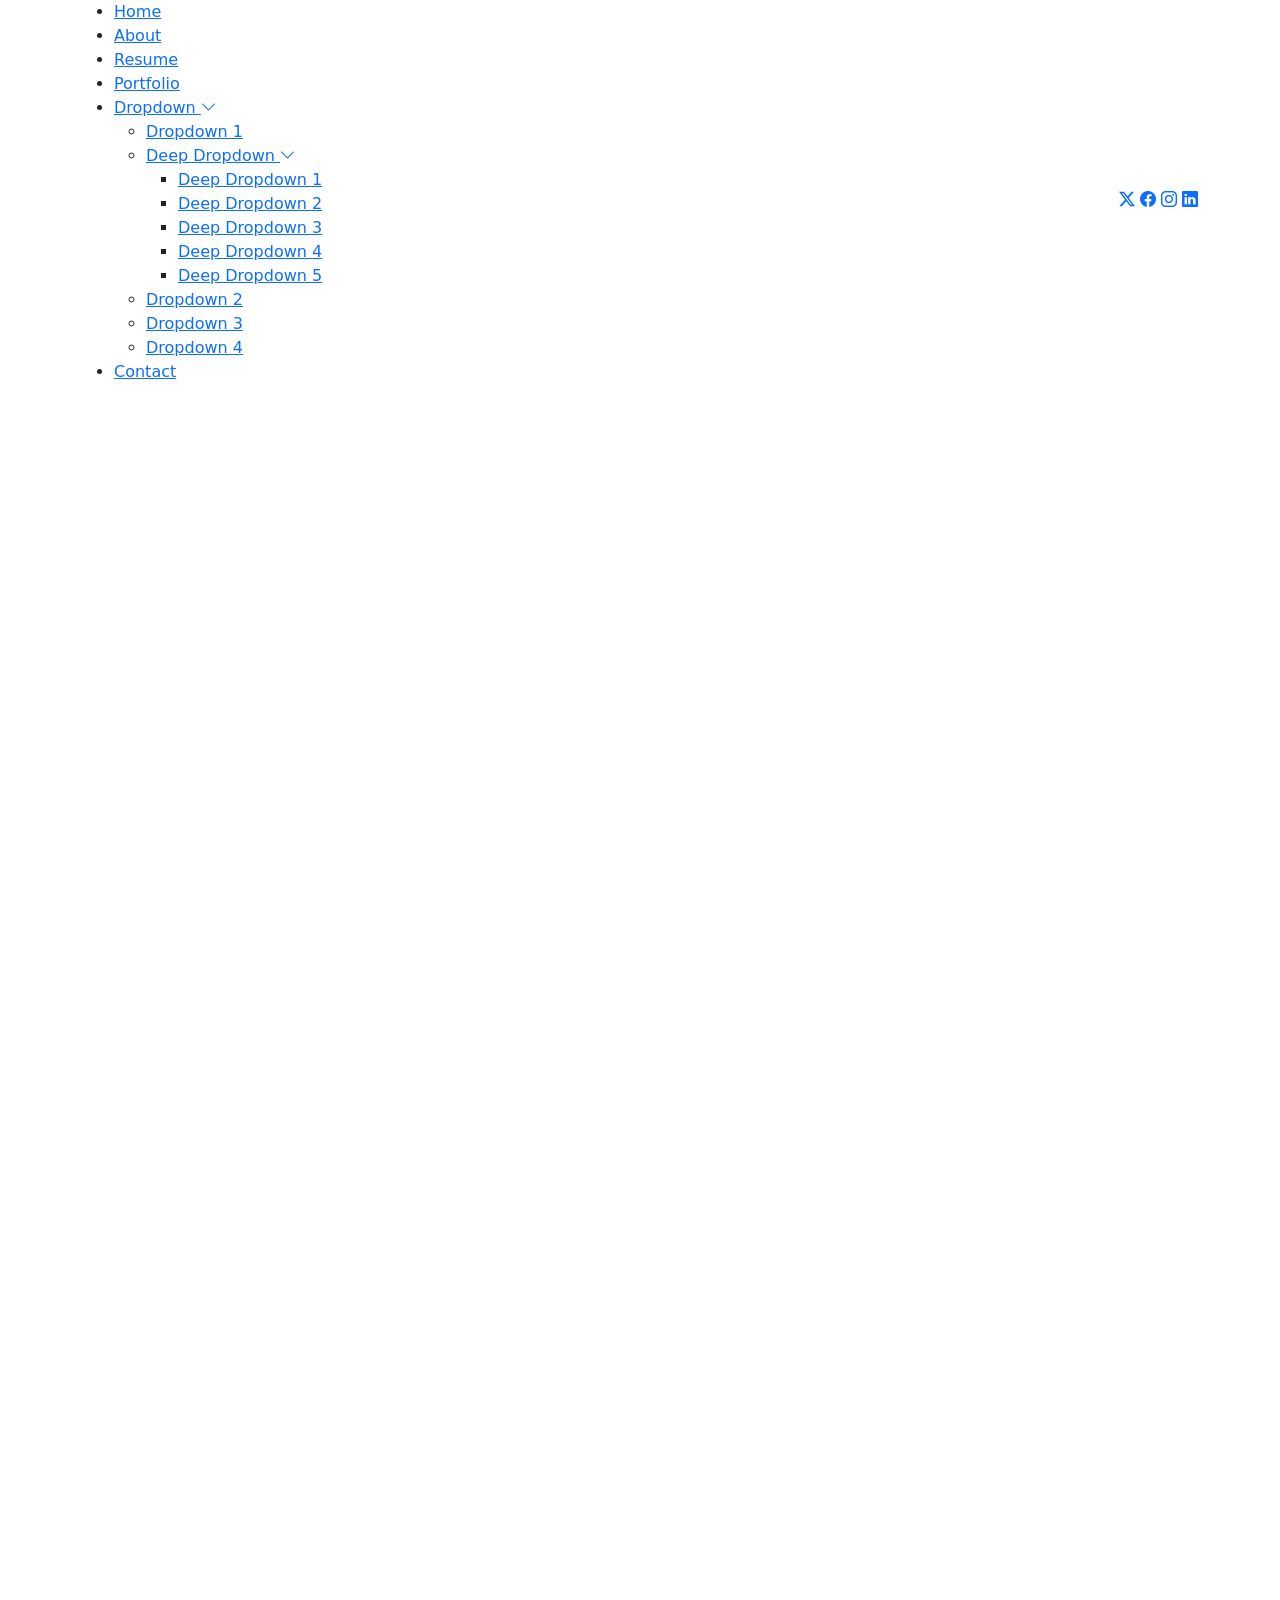
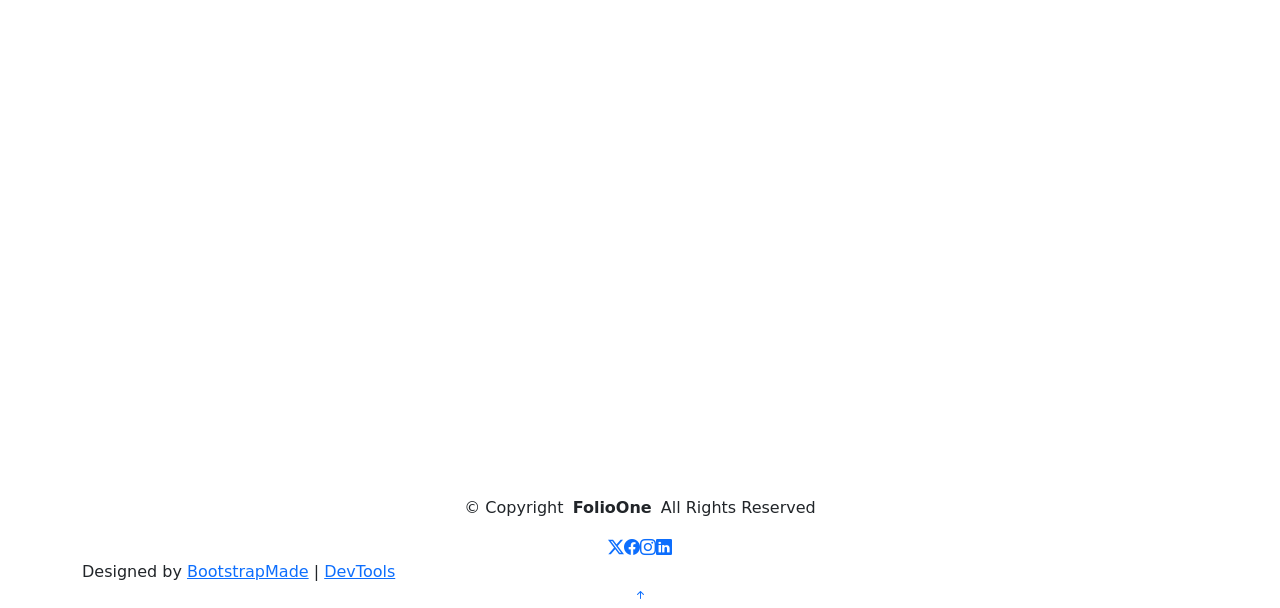
==== about.html @ ab80f85b "Changed base template" ====
<!DOCTYPE html>
<html lang="en">

<head>
  <meta charset="utf-8">
  <meta content="width=device-width, initial-scale=1.0" name="viewport">
  <title>About - FolioOne Bootstrap Template</title>
  <meta name="description" content="">
  <meta name="keywords" content="">

  <!-- Favicons -->
  <link href="assets/img/favicon.png" rel="icon">
  <link href="assets/img/apple-touch-icon.png" rel="apple-touch-icon">

  <!-- Fonts -->
  <link href="https://fonts.googleapis.com" rel="preconnect">
  <link href="https://fonts.gstatic.com" rel="preconnect" crossorigin>
  <link href="https://fonts.googleapis.com/css2?family=Roboto:ital,wght@0,100;0,300;0,400;0,500;0,700;0,900;1,100;1,300;1,400;1,500;1,700;1,900&family=Poppins:ital,wght@0,100;0,200;0,300;0,400;0,500;0,600;0,700;0,800;0,900;1,100;1,200;1,300;1,400;1,500;1,600;1,700;1,800;1,900&family=Raleway:ital,wght@0,100;0,200;0,300;0,400;0,500;0,600;0,700;0,800;0,900;1,100;1,200;1,300;1,400;1,500;1,600;1,700;1,800;1,900&display=swap" rel="stylesheet">

  <!-- Vendor CSS Files -->
  <link href="assets/vendor/bootstrap/css/bootstrap.min.css" rel="stylesheet">
  <link href="assets/vendor/bootstrap-icons/bootstrap-icons.css" rel="stylesheet">
  <link href="assets/vendor/aos/aos.css" rel="stylesheet">
  <link href="assets/vendor/swiper/swiper-bundle.min.css" rel="stylesheet">
  <link href="assets/vendor/glightbox/css/glightbox.min.css" rel="stylesheet">

  <!-- Main CSS File -->
  <link href="assets/css/main.css" rel="stylesheet">

  <!-- =======================================================
  * Template Name: FolioOne
  * Template URL: https://bootstrapmade.com/folioone-bootstrap-portfolio-website-template/
  * Updated: Aug 23 2025 with Bootstrap v5.3.7
  * Author: BootstrapMade.com
  * License: https://bootstrapmade.com/license/
  ======================================================== -->
</head>

<body class="about-page">

  <header id="header" class="header d-flex align-items-center light-background sticky-top">
    <div class="container position-relative d-flex align-items-center justify-content-between">

      <!-- <a href="index.html" class="logo d-flex align-items-center me-auto me-xl-0">
      <img src="assets/img/logo.webp" alt="">
      <h1 class="sitename">FolioOne</h1> 
    </a> -->

      <nav id="navmenu" class="navmenu">
        <ul>
          <li><a href="index.html">Home</a></li>
          <li><a href="about.html" class="active">About</a></li>
          <li><a href="resume.html">Resume</a></li>
          <li><a href="portfolio.html">Portfolio</a></li>
          <li class="dropdown"><a href="#"><span>Dropdown</span> <i class="bi bi-chevron-down toggle-dropdown"></i></a>
            <ul>
              <li><a href="#">Dropdown 1</a></li>
              <li class="dropdown"><a href="#"><span>Deep Dropdown</span> <i class="bi bi-chevron-down toggle-dropdown"></i></a>
                <ul>
                  <li><a href="#">Deep Dropdown 1</a></li>
                  <li><a href="#">Deep Dropdown 2</a></li>
                  <li><a href="#">Deep Dropdown 3</a></li>
                  <li><a href="#">Deep Dropdown 4</a></li>
                  <li><a href="#">Deep Dropdown 5</a></li>
                </ul>
              </li>
              <li><a href="#">Dropdown 2</a></li>
              <li><a href="#">Dropdown 3</a></li>
              <li><a href="#">Dropdown 4</a></li>
            </ul>
          </li>
          <li><a href="contact.html">Contact</a></li>
        </ul>
        <i class="mobile-nav-toggle d-xl-none bi bi-list"></i>
      </nav>

      <div class="header-social-links">
        <a href="#" class="twitter"><i class="bi bi-twitter-x"></i></a>
        <a href="#" class="facebook"><i class="bi bi-facebook"></i></a>
        <a href="#" class="instagram"><i class="bi bi-instagram"></i></a>
        <a href="#" class="linkedin"><i class="bi bi-linkedin"></i></a>
      </div>

    </div>
  </header>

  <main class="main">

    <!-- About Section -->
    <section id="about" class="about section">

      <!-- Section Title -->
      <div class="container section-title" data-aos="fade-up">
        <h2>About</h2>
        <p>Necessitatibus eius consequatur ex aliquid fuga eum quidem sint consectetur velit. Sed ut perspiciatis unde omnis iste natus error sit voluptatem accusantium doloremque laudantium totam rem aperiam</p>
      </div><!-- End Section Title -->

      <div class="container" data-aos="fade-up" data-aos-delay="100">

        <!-- Intro + Photo -->
        <div class="row align-items-center justify-content-between gy-5 mb-5">
          <div class="col-lg-7" data-aos="fade-right" data-aos-delay="150">
            <div class="intro-content">
              <span class="eyebrow">Hello there</span>
              <h2 class="headline">Hi, I'm Brandon - a calm-minded creative developer crafting serene digital journeys</h2>
              <p class="lead">
                Lorem ipsum dolor sit amet, consectetur adipiscing elit. Pellentesque habitant morbi tristique senectus et netus. Sed interdum, nunc non feugiat tempor, orci lorem luctus ligula, vitae rutrum nisl lorem non nulla.
              </p>
              <p>
                Integer posuere lacus in mi fringilla, eget luctus risus pulvinar. Curabitur a arcu a nisl tempus sagittis. Aenean varius, tortor sed porttitor dictum, augue eros viverra lectus, at efficitur magna lacus in risus.
              </p>

              <div class="cta-group">
                <a href="#portfolio" class="btn-ghost">
                  View My Work <i class="bi bi-arrow-up-right"></i>
                </a>
                <a href="#" class="link-underline">
                  Download Resume <i class="bi bi-download"></i>
                </a>
              </div>
            </div>
          </div>

          <div class="col-lg-5" data-aos="zoom-in" data-aos-delay="250">
            <figure class="profile-figure text-center text-lg-end">
              <img src="assets/img/profile/profile-square-11.webp" alt="Portrait of Alex" class="img-fluid profile-photo">
            </figure>
          </div>
        </div>
        <!-- End Intro + Photo -->

        <!-- Skills Grid -->
        <div class="mb-5">
          <div class="row g-4">
            <div class="col-6 col-md-4 col-lg-3" data-aos="fade-up" data-aos-delay="120">
              <div class="skill-item">
                <i class="bi bi-layout-text-window"></i>
                <h3>UI/UX</h3>
                <p>Vivamus sagittis lacus molestie placerat.</p>
              </div>
            </div>
            <div class="col-6 col-md-4 col-lg-3" data-aos="fade-up" data-aos-delay="180">
              <div class="skill-item">
                <i class="bi bi-code-slash"></i>
                <h3>React.js</h3>
                <p>Maecenas pharetra magna sit amet risus.</p>
              </div>
            </div>
            <div class="col-6 col-md-4 col-lg-3" data-aos="fade-up" data-aos-delay="240">
              <div class="skill-item">
                <i class="bi bi-phone"></i>
                <h3>Mobile-first</h3>
                <p>Donec id elit non mi porta gravida.</p>
              </div>
            </div>
            <div class="col-6 col-md-4 col-lg-3" data-aos="fade-up" data-aos-delay="300">
              <div class="skill-item">
                <i class="bi bi-camera"></i>
                <h3>Photography</h3>
                <p>Aliquam euismod nunc at augue cursus.</p>
              </div>
            </div>
          </div>
        </div>
        <!-- End Skills Grid -->

        <!-- Journey Timeline -->
        <div class="mb-5">
          <div class="row g-4">
            <div class="col-md-6 col-lg-3" data-aos="fade-up" data-aos-delay="120">
              <article class="timeline-item">
                <span class="dot"></span>
                <time>2018</time>
                <h4>B.A. in Design</h4>
                <p>Quisque euismod turpis ut sapien luctus bibendum.</p>
              </article>
            </div>
            <div class="col-md-6 col-lg-3" data-aos="fade-up" data-aos-delay="180">
              <article class="timeline-item">
                <span class="dot"></span>
                <time>2020</time>
                <h4>Freelance Start</h4>
                <p>Mauris non arcu non urna convallis vulputate.</p>
              </article>
            </div>
            <div class="col-md-6 col-lg-3" data-aos="fade-up" data-aos-delay="240">
              <article class="timeline-item">
                <span class="dot"></span>
                <time>2022</time>
                <h4>Joined Creative Studio</h4>
                <p>Nunc sed nibh et libero fermentum posuere.</p>
              </article>
            </div>
            <div class="col-md-6 col-lg-3" data-aos="fade-up" data-aos-delay="300">
              <article class="timeline-item">
                <span class="dot"></span>
                <time>2024</time>
                <h4>Lead Frontend</h4>
                <p>Proin commodo massa sit amet urna pretium.</p>
              </article>
            </div>
          </div>
        </div>
        <!-- End Journey Timeline -->

        <!-- Quote -->
        <blockquote class="personal-quote text-center mb-5" data-aos="fade-down" data-aos-delay="200">
          <p>"Building clean and meaningful experiences through thoughtful code and quiet design."</p>
        </blockquote>
        <!-- End Quote -->

        <!-- Fun Facts -->
        <div class="row g-3 justify-content-center">
          <div class="col-6 col-md-3 col-lg-2" data-aos="zoom-in" data-aos-delay="120">
            <div class="fact-pill">
              <i class="bi bi-magic"></i>
              <span>Minimalism</span>
            </div>
          </div>
          <div class="col-6 col-md-3 col-lg-2" data-aos="zoom-in" data-aos-delay="160">
            <div class="fact-pill">
              <i class="bi bi-headphones"></i>
              <span>Lo-fi Beats</span>
            </div>
          </div>
          <div class="col-6 col-md-3 col-lg-2" data-aos="zoom-in" data-aos-delay="200">
            <div class="fact-pill">
              <i class="bi bi-geo-alt"></i>
              <span>City Walks</span>
            </div>
          </div>
          <div class="col-6 col-md-3 col-lg-2" data-aos="zoom-in" data-aos-delay="240">
            <div class="fact-pill">
              <i class="bi bi-brush"></i>
              <span>Sketching</span>
            </div>
          </div>
        </div>
        <!-- End Fun Facts -->

      </div>

    </section><!-- /About Section -->

    <!-- Skills Section -->
    <section id="skills" class="skills section">

      <!-- Section Title -->
      <div class="container section-title" data-aos="fade-up">
        <h2>Skills</h2>
        <p>Necessitatibus eius consequatur ex aliquid fuga eum quidem sint consectetur velit. Sed ut perspiciatis unde omnis iste natus error sit voluptatem accusantium doloremque laudantium totam rem aperiam</p>
      </div><!-- End Section Title -->

      <div class="container" data-aos="fade-up" data-aos-delay="100">

        <div class="row g-4 skills-animation">

          <div class="col-md-6 col-lg-3" data-aos="fade-up" data-aos-delay="100">
            <div class="skill-box">
              <h3>HTML</h3>
              <p>Sed ut perspiciatis unde omnis iste natus error sit voluptatem.</p>
              <span class="text-end d-block">90%</span>
              <div class="progress">
                <div class="progress-bar" role="progressbar" aria-valuenow="90" aria-valuemin="0" aria-valuemax="100"></div>
              </div>
            </div>
          </div>

          <div class="col-md-6 col-lg-3" data-aos="fade-up" data-aos-delay="200">
            <div class="skill-box">
              <h3>CSS</h3>
              <p>Nemo enim ipsam voluptatem quia voluptas sit aspernatur.</p>
              <span class="text-end d-block">90%</span>
              <div class="progress">
                <div class="progress-bar" role="progressbar" aria-valuenow="95" aria-valuemin="0" aria-valuemax="100"></div>
              </div>
            </div>
          </div>

          <div class="col-md-6 col-lg-3" data-aos="fade-up" data-aos-delay="300">
            <div class="skill-box">
              <h3>JavaScript</h3>
              <p>Neque porro quisquam est qui dolorem ipsum quia dolor.</p>
              <span class="text-end d-block">80%</span>
              <div class="progress">
                <div class="progress-bar" role="progressbar" aria-valuenow="80" aria-valuemin="0" aria-valuemax="100"></div>
              </div>
            </div>
          </div>

          <div class="col-md-6 col-lg-3" data-aos="fade-up" data-aos-delay="400">
            <div class="skill-box">
              <h3>Photoshop</h3>
              <p>Quis autem vel eum iure reprehenderit qui in ea voluptate.</p>
              <span class="text-end d-block">55%</span>
              <div class="progress">
                <div class="progress-bar" role="progressbar" aria-valuenow="55" aria-valuemin="0" aria-valuemax="100">
                </div>
              </div>
            </div>
          </div>

        </div>

      </div>

    </section><!-- /Skills Section -->

    <!-- Stats Section -->
    <section id="stats" class="stats section dark-background">

      <div class="container" data-aos="fade-up" data-aos-delay="100">

        <div class="row align-items-center">
          <div class="col-lg-4" data-aos="fade-up" data-aos-delay="200">
            <div class="avatars d-flex align-items-center">
              <img src="assets/img/person/person-m-2.webp" alt="Avatar 1" class="rounded-circle" loading="lazy">
              <img src="assets/img/person/person-m-3.webp" alt="Avatar 2" class="rounded-circle" loading="lazy">
              <img src="assets/img/person/person-f-5.webp" alt="Avatar 3" class="rounded-circle" loading="lazy">
              <img src="assets/img/person/person-m-5.webp" alt="Avatar 4" class="rounded-circle" loading="lazy">
            </div>
          </div>

          <div class="col-lg-8">
            <div class="row counters">
              <div class="col-md-4" data-aos="fade-up" data-aos-delay="300">
                <h2><span data-purecounter-start="0" data-purecounter-end="185" data-purecounter-duration="1" class="purecounter"></span>+</h2>
                <p>Nemo enim ipsam</p>
              </div>

              <div class="col-md-4" data-aos="fade-up" data-aos-delay="400">
                <h2><span data-purecounter-start="0" data-purecounter-end="32" data-purecounter-duration="1" class="purecounter"></span>K</h2>
                <p>Voluptatem sequi</p>
              </div>

              <div class="col-md-4" data-aos="fade-up" data-aos-delay="500">
                <h2><span data-purecounter-start="0" data-purecounter-end="128" data-purecounter-duration="1" class="purecounter"></span>+</h2>
                <p>Dolor sit consectetur</p>
              </div>
            </div>
          </div>
        </div>
      </div>

    </section><!-- /Stats Section -->

    <!-- Testimonials Section -->
    <section id="testimonials" class="testimonials section">

      <!-- Section Title -->
      <div class="container section-title" data-aos="fade-up">
        <h2>Testimonials</h2>
        <p>Necessitatibus eius consequatur ex aliquid fuga eum quidem sint consectetur velit</p>
      </div><!-- End Section Title -->

      <div class="container" data-aos="fade-up" data-aos-delay="100">

        <div class="swiper init-swiper">
          <script type="application/json" class="swiper-config">
            {
              "loop": true,
              "speed": 600,
              "autoplay": {
                "delay": 5000
              },
              "slidesPerView": "auto",
              "pagination": {
                "el": ".swiper-pagination",
                "type": "bullets",
                "clickable": true
              }
            }
          </script>
          <div class="swiper-wrapper">

            <div class="swiper-slide">
              <div class="testimonial-item">
                <div class="row gy-4 justify-content-center">
                  <div class="col-lg-6">
                    <div class="testimonial-content">
                      <p>
                        <i class="bi bi-quote quote-icon-left"></i>
                        <span>Proin iaculis purus consequat sem cure digni ssim donec porttitora entum suscipit rhoncus. Accusantium quam, ultricies eget id, aliquam eget nibh et. Maecen aliquam, risus at semper.</span>
                        <i class="bi bi-quote quote-icon-right"></i>
                      </p>
                      <h3>Saul Goodman</h3>
                      <h4>Ceo &amp; Founder</h4>
                      <div class="stars">
                        <i class="bi bi-star-fill"></i><i class="bi bi-star-fill"></i><i class="bi bi-star-fill"></i><i class="bi bi-star-fill"></i><i class="bi bi-star-fill"></i>
                      </div>
                    </div>
                  </div>
                  <div class="col-lg-2 text-center">
                    <img src="assets/img/person/person-m-9.webp" class="img-fluid testimonial-img" alt="">
                  </div>
                </div>
              </div>
            </div><!-- End testimonial item -->

            <div class="swiper-slide">
              <div class="testimonial-item">
                <div class="row gy-4 justify-content-center">
                  <div class="col-lg-6">
                    <div class="testimonial-content">
                      <p>
                        <i class="bi bi-quote quote-icon-left"></i>
                        <span>Export tempor illum tamen malis malis eram quae irure esse labore quem cillum quid cillum eram malis quorum velit fore eram velit sunt aliqua noster fugiat irure amet legam anim culpa.</span>
                        <i class="bi bi-quote quote-icon-right"></i>
                      </p>
                      <h3>Sara Wilsson</h3>
                      <h4>Designer</h4>
                      <div class="stars">
                        <i class="bi bi-star-fill"></i><i class="bi bi-star-fill"></i><i class="bi bi-star-fill"></i><i class="bi bi-star-fill"></i><i class="bi bi-star-fill"></i>
                      </div>
                    </div>
                  </div>
                  <div class="col-lg-2 text-center">
                    <img src="assets/img/person/person-f-5.webp" class="img-fluid testimonial-img" alt="">
                  </div>
                </div>
              </div>
            </div><!-- End testimonial item -->

            <div class="swiper-slide">
              <div class="testimonial-item">
                <div class="row gy-4 justify-content-center">
                  <div class="col-lg-6">
                    <div class="testimonial-content">
                      <p>
                        <i class="bi bi-quote quote-icon-left"></i>
                        <span>Enim nisi quem export duis labore cillum quae magna enim sint quorum nulla quem veniam duis minim tempor labore quem eram duis noster aute amet eram fore quis sint minim.</span>
                        <i class="bi bi-quote quote-icon-right"></i>
                      </p>
                      <h3>Jena Karlis</h3>
                      <h4>Store Owner</h4>
                      <div class="stars">
                        <i class="bi bi-star-fill"></i><i class="bi bi-star-fill"></i><i class="bi bi-star-fill"></i><i class="bi bi-star-fill"></i><i class="bi bi-star-fill"></i>
                      </div>
                    </div>
                  </div>
                  <div class="col-lg-2 text-center">
                    <img src="assets/img/person/person-f-12.webp" class="img-fluid testimonial-img" alt="">
                  </div>
                </div>
              </div>
            </div><!-- End testimonial item -->

            <div class="swiper-slide">
              <div class="testimonial-item">
                <div class="row gy-4 justify-content-center">
                  <div class="col-lg-6">
                    <div class="testimonial-content">
                      <p>
                        <i class="bi bi-quote quote-icon-left"></i>
                        <span>Fugiat enim eram quae cillum dolore dolor amet nulla culpa multos export minim fugiat minim velit minim dolor enim duis veniam ipsum anim magna sunt elit fore quem dolore labore illum veniam.</span>
                        <i class="bi bi-quote quote-icon-right"></i>
                      </p>
                      <h3>John Larson</h3>
                      <h4>Entrepreneur</h4>
                      <div class="stars">
                        <i class="bi bi-star-fill"></i><i class="bi bi-star-fill"></i><i class="bi bi-star-fill"></i><i class="bi bi-star-fill"></i><i class="bi bi-star-fill"></i>
                      </div>
                    </div>
                  </div>
                  <div class="col-lg-2 text-center">
                    <img src="assets/img/person/person-m-12.webp" class="img-fluid testimonial-img" alt="">
                  </div>
                </div>
              </div>
            </div><!-- End testimonial item -->

          </div>
          <div class="swiper-pagination"></div>
        </div>

      </div>

    </section><!-- /Testimonials Section -->

  </main>

  <footer id="footer" class="footer">

    <div class="container">
      <div class="copyright text-center ">
        <p>© <span>Copyright</span> <strong class="px-1 sitename">FolioOne</strong> <span>All Rights Reserved<br></span></p>
      </div>
      <div class="social-links d-flex justify-content-center">
        <a href=""><i class="bi bi-twitter-x"></i></a>
        <a href=""><i class="bi bi-facebook"></i></a>
        <a href=""><i class="bi bi-instagram"></i></a>
        <a href=""><i class="bi bi-linkedin"></i></a>
      </div>
      <div class="credits">
        <!-- All the links in the footer should remain intact. -->
        <!-- You can delete the links only if you've purchased the pro version. -->
        <!-- Licensing information: https://bootstrapmade.com/license/ -->
        <!-- Purchase the pro version with working PHP/AJAX contact form: [buy-url] -->
        Designed by <a href="https://bootstrapmade.com/">BootstrapMade</a> | <a href="https://bootstrapmade.com/tools/">DevTools</a>
      </div>
    </div>

  </footer>

  <!-- Scroll Top -->
  <a href="#" id="scroll-top" class="scroll-top d-flex align-items-center justify-content-center"><i class="bi bi-arrow-up-short"></i></a>

  <!-- Preloader -->
  <div id="preloader"></div>

  <!-- Vendor JS Files -->
  <script src="assets/vendor/bootstrap/js/bootstrap.bundle.min.js"></script>
  <script src="assets/vendor/php-email-form/validate.js"></script>
  <script src="assets/vendor/aos/aos.js"></script>
  <script src="assets/vendor/typed.js/typed.umd.js"></script>
  <script src="assets/vendor/waypoints/noframework.waypoints.js"></script>
  <script src="assets/vendor/purecounter/purecounter_vanilla.js"></script>
  <script src="assets/vendor/swiper/swiper-bundle.min.js"></script>
  <script src="assets/vendor/imagesloaded/imagesloaded.pkgd.min.js"></script>
  <script src="assets/vendor/isotope-layout/isotope.pkgd.min.js"></script>
  <script src="assets/vendor/glightbox/js/glightbox.min.js"></script>

  <!-- Main JS File -->
  <script src="assets/js/main.js"></script>

</body>

</html>
---- assets/css/main.css ----
/**
* Template Name: FolioOne
* Template URL: https://bootstrapmade.com/folioone-bootstrap-portfolio-website-template/
* Updated: Aug 23 2025 with Bootstrap v5.3.7
* Author: BootstrapMade.com
* License: https://bootstrapmade.com/license/
*/

/*--------------------------------------------------------------
# Font & Color Variables
# Help: https://bootstrapmade.com/color-system/
--------------------------------------------------------------*/
/* Fonts */
:root {
  --default-font: "Roboto",  system-ui, -apple-system, "Segoe UI", Roboto, "Helvetica Neue", Arial, "Noto Sans", "Liberation Sans", sans-serif, "Apple Color Emoji", "Segoe UI Emoji", "Segoe UI Symbol", "Noto Color Emoji";
  --heading-font: "Raleway",  sans-serif;
  --nav-font: "Poppins",  sans-serif;
}

/* Global Colors - The following color variables are used throughout the website. Updating them here will change the color scheme of the entire website */
:root { 
  --background-color: #101a20; /* Background color for the entire website, including individual sections */
  --default-color: #e7f2f7; /* Default color used for the majority of the text content across the entire website */
  --heading-color: #ffffff; /* Color for headings, subheadings and title throughout the website */
  --accent-color: #1387c1; /* Accent color that represents your brand on the website. It's used for buttons, links, and other elements that need to stand out */
  --surface-color: #141f26; /* The surface color is used as a background of boxed elements within sections, such as cards, icon boxes, or other elements that require a visual separation from the global background. */
  --contrast-color: #ffffff; /* Contrast color for text, ensuring readability against backgrounds of accent, heading, or default colors. */
}

/* Nav Menu Colors - The following color variables are used specifically for the navigation menu. They are separate from the global colors to allow for more customization options */
:root {
  --nav-color: #ffffff;  /* The default color of the main navmenu links */
  --nav-hover-color: #1387c1; /* Applied to main navmenu links when they are hovered over or active */
  --nav-mobile-background-color: #213642; /* Used as the background color for mobile navigation menu */
  --nav-dropdown-background-color: #051117; /* Used as the background color for dropdown items that appear when hovering over primary navigation items */
  --nav-dropdown-color: #e7f2f7; /* Used for navigation links of the dropdown items in the navigation menu. */
  --nav-dropdown-hover-color: #1387c1; /* Similar to --nav-hover-color, this color is applied to dropdown navigation links when they are hovered over. */
}

/* Color Presets - These classes override global colors when applied to any section or element, providing reuse of the sam color scheme. */

.light-background {
  --background-color: #142027;
  --surface-color: #325264;
}

.dark-background {
  --background-color: #0b1419;
  --default-color: #ffffff;
  --heading-color: #ffffff;
  --surface-color: #252525;
  --contrast-color: #ffffff;
}

/* Smooth scroll */
:root {
  scroll-behavior: smooth;
}

/*--------------------------------------------------------------
# General Styling & Shared Classes
--------------------------------------------------------------*/
body {
  color: var(--default-color);
  background-color: var(--background-color);
  font-family: var(--default-font);
}

a {
  color: var(--accent-color);
  text-decoration: none;
  transition: 0.3s;
}

a:hover {
  color: color-mix(in srgb, var(--accent-color), transparent 25%);
  text-decoration: none;
}

h1,
h2,
h3,
h4,
h5,
h6 {
  color: var(--heading-color);
  font-family: var(--heading-font);
}

/* PHP Email Form Messages
------------------------------*/
.php-email-form .error-message {
  display: none;
  background: #df1529;
  color: #ffffff;
  text-align: left;
  padding: 15px;
  margin-bottom: 24px;
  font-weight: 600;
}

.php-email-form .sent-message {
  display: none;
  color: #ffffff;
  background: #059652;
  text-align: center;
  padding: 15px;
  margin-bottom: 24px;
  font-weight: 600;
}

.php-email-form .loading {
  display: none;
  background: var(--surface-color);
  text-align: center;
  padding: 15px;
  margin-bottom: 24px;
}

.php-email-form .loading:before {
  content: "";
  display: inline-block;
  border-radius: 50%;
  width: 24px;
  height: 24px;
  margin: 0 10px -6px 0;
  border: 3px solid var(--accent-color);
  border-top-color: var(--surface-color);
  animation: php-email-form-loading 1s linear infinite;
}

@keyframes php-email-form-loading {
  0% {
    transform: rotate(0deg);
  }

  100% {
    transform: rotate(360deg);
  }
}

/*--------------------------------------------------------------
# Global Header
--------------------------------------------------------------*/
.header {
  --background-color: rgba(255, 255, 255, 0);
  color: var(--default-color);
  background-color: var(--background-color);
  padding: 15px 0;
  transition: all 0.5s;
  z-index: 997;
  border-bottom: 1px solid color-mix(in srgb, var(--default-color), transparent 92%);
}

.header .logo {
  line-height: 1;
}

.header .logo img {
  max-height: 36px;
  margin-right: 8px;
}

.header .logo h1 {
  font-size: 32px;
  margin: 0;
  font-weight: 400;
  color: var(--heading-color);
}

.header .header-social-links {
  padding-right: 15px;
}

.header .header-social-links a {
  color: color-mix(in srgb, var(--default-color), transparent 40%);
  padding-left: 6px;
  display: inline-block;
  transition: 0.3s;
  font-size: 16px;
}

.header .header-social-links a:hover {
  color: var(--default-color);
}

.header .header-social-links a i {
  line-height: 0px;
}

@media (max-width: 1200px) {
  .header .logo {
    order: 1;
  }

  .header .header-social-links {
    order: 2;
  }

  .header .navmenu {
    order: 3;
  }
}

/* Global Header on Scroll
------------------------------*/
.scrolled .header {
  --background-color: rgba(16, 26, 32, 0.9);
}

/*--------------------------------------------------------------
# Navigation Menu
--------------------------------------------------------------*/
/* Desktop Navigation */
@media (min-width: 1200px) {
  .navmenu {
    padding: 0;
  }

  .navmenu ul {
    margin: 0;
    padding: 0;
    display: flex;
    list-style: none;
    align-items: center;
  }

  .navmenu li {
    position: relative;
  }

  .navmenu>ul>li {
    white-space: nowrap;
    padding: 15px 28px 15px 0;
  }

  .navmenu>ul>li:last-child {
    padding-right: 0;
  }

  .navmenu a,
  .navmenu a:focus {
    color: var(--nav-color);
    font-size: 15px;
    padding: 0 2px;
    font-family: var(--nav-font);
    font-weight: 400;
    display: flex;
    align-items: center;
    justify-content: space-between;
    white-space: nowrap;
    transition: 0.3s;
    position: relative;
  }

  .navmenu a i,
  .navmenu a:focus i {
    font-size: 12px;
    line-height: 0;
    margin-left: 5px;
    transition: 0.3s;
  }

  .navmenu>ul>li>a:before {
    content: "";
    position: absolute;
    height: 2px;
    bottom: -6px;
    left: 0;
    background-color: var(--nav-hover-color);
    visibility: hidden;
    width: 0px;
    transition: all 0.3s ease-in-out 0s;
  }

  .navmenu a:hover:before,
  .navmenu li:hover>a:before,
  .navmenu .active:before {
    visibility: visible;
    width: 25px;
  }

  .navmenu li:hover>a,
  .navmenu .active,
  .navmenu .active:focus {
    color: var(--nav-hover-color);
  }

  .navmenu .dropdown ul {
    margin: 0;
    padding: 10px 0;
    background: var(--nav-dropdown-background-color);
    display: block;
    position: absolute;
    visibility: hidden;
    left: -5px;
    top: 130%;
    opacity: 0;
    transition: 0.3s;
    border-radius: 4px;
    z-index: 99;
    box-shadow: 0px 0px 30px rgba(0, 0, 0, 0.1);
  }

  .navmenu .dropdown ul li {
    min-width: 200px;
  }

  .navmenu .dropdown ul a {
    padding: 10px 20px;
    font-size: 15px;
    text-transform: none;
    color: var(--nav-dropdown-color);
  }

  .navmenu .dropdown ul a i {
    font-size: 12px;
  }

  .navmenu .dropdown ul a:hover,
  .navmenu .dropdown ul .active:hover,
  .navmenu .dropdown ul li:hover>a {
    color: var(--nav-dropdown-hover-color);
  }

  .navmenu .dropdown:hover>ul {
    opacity: 1;
    top: 100%;
    visibility: visible;
  }

  .navmenu .dropdown .dropdown ul {
    top: 0;
    left: -90%;
    visibility: hidden;
  }

  .navmenu .dropdown .dropdown:hover>ul {
    opacity: 1;
    top: 0;
    left: -100%;
    visibility: visible;
  }
}

/* Mobile Navigation */
@media (max-width: 1199px) {
  .mobile-nav-toggle {
    color: var(--nav-color);
    font-size: 28px;
    line-height: 0;
    margin-right: 10px;
    cursor: pointer;
    transition: color 0.3s;
  }

  .navmenu {
    padding: 0;
    z-index: 9997;
  }

  .navmenu ul {
    display: none;
    list-style: none;
    position: absolute;
    inset: 60px 20px 20px 20px;
    padding: 10px 0;
    margin: 0;
    border-radius: 6px;
    background-color: var(--nav-mobile-background-color);
    border: 1px solid color-mix(in srgb, var(--default-color), transparent 90%);
    box-shadow: none;
    overflow-y: auto;
    transition: 0.3s;
    z-index: 9998;
  }

  .navmenu a,
  .navmenu a:focus {
    color: var(--nav-dropdown-color);
    padding: 10px 20px;
    font-family: var(--nav-font);
    font-size: 17px;
    font-weight: 500;
    display: flex;
    align-items: center;
    justify-content: space-between;
    white-space: nowrap;
    transition: 0.3s;
  }

  .navmenu a i,
  .navmenu a:focus i {
    font-size: 12px;
    line-height: 0;
    margin-left: 5px;
    width: 30px;
    height: 30px;
    display: flex;
    align-items: center;
    justify-content: center;
    border-radius: 50%;
    transition: 0.3s;
    background-color: color-mix(in srgb, var(--accent-color), transparent 90%);
  }

  .navmenu a i:hover,
  .navmenu a:focus i:hover {
    background-color: var(--accent-color);
    color: var(--contrast-color);
  }

  .navmenu a:hover,
  .navmenu .active,
  .navmenu .active:focus {
    color: var(--nav-dropdown-hover-color);
  }

  .navmenu .active i,
  .navmenu .active:focus i {
    background-color: var(--accent-color);
    color: var(--contrast-color);
    transform: rotate(180deg);
  }

  .navmenu .dropdown ul {
    position: static;
    display: none;
    z-index: 99;
    padding: 10px 0;
    margin: 10px 20px;
    background-color: var(--nav-dropdown-background-color);
    transition: all 0.5s ease-in-out;
  }

  .navmenu .dropdown ul ul {
    background-color: rgba(33, 37, 41, 0.1);
  }

  .navmenu .dropdown>.dropdown-active {
    display: block;
    background-color: rgba(33, 37, 41, 0.03);
  }

  .mobile-nav-active {
    overflow: hidden;
  }

  .mobile-nav-active .mobile-nav-toggle {
    color: #fff;
    position: absolute;
    font-size: 32px;
    top: 15px;
    right: 15px;
    margin-right: 0;
    z-index: 9999;
  }

  .mobile-nav-active .navmenu {
    position: fixed;
    overflow: hidden;
    inset: 0;
    background: rgba(33, 37, 41, 0.8);
    transition: 0.3s;
  }

  .mobile-nav-active .navmenu>ul {
    display: block;
  }
}

/*--------------------------------------------------------------
# Global Footer
--------------------------------------------------------------*/
.footer {
  color: var(--default-color);
  background-color: var(--background-color);
  font-size: 14px;
  padding: 40px 0;
  position: relative;
  border-top: 1px solid color-mix(in srgb, var(--default-color), transparent 92%);
}

.footer .copyright p {
  margin-bottom: 0;
}

.footer .social-links {
  margin-top: 20px;
}

.footer .social-links a {
  display: flex;
  align-items: center;
  justify-content: center;
  width: 40px;
  height: 40px;
  border-radius: 50%;
  border: 1px solid color-mix(in srgb, var(--default-color), transparent 50%);
  font-size: 16px;
  color: color-mix(in srgb, var(--default-color), transparent 50%);
  margin: 0 5px;
  transition: 0.3s;
}

.footer .social-links a:hover {
  color: var(--accent-color);
  border-color: var(--accent-color);
}

.footer .credits {
  margin-top: 10px;
  font-size: 13px;
  text-align: center;
}

/*--------------------------------------------------------------
# Preloader
--------------------------------------------------------------*/
#preloader {
  position: fixed;
  inset: 0;
  z-index: 9999;
  overflow: hidden;
  background-color: var(--background-color);
  transition: all 0.6s ease-out;
  width: 100%;
  height: 100vh;
}

#preloader:before,
#preloader:after {
  content: "";
  position: absolute;
  border: 4px solid var(--accent-color);
  border-radius: 50%;
  animation: animate-preloader 2s cubic-bezier(0, 0.2, 0.8, 1) infinite;
}

#preloader:after {
  animation-delay: -0.5s;
}

@keyframes animate-preloader {
  0% {
    width: 10px;
    height: 10px;
    top: calc(50% - 5px);
    left: calc(50% - 5px);
    opacity: 1;
  }

  100% {
    width: 72px;
    height: 72px;
    top: calc(50% - 36px);
    left: calc(50% - 36px);
    opacity: 0;
  }
}

/*--------------------------------------------------------------
# Scroll Top Button
--------------------------------------------------------------*/
.scroll-top {
  position: fixed;
  visibility: hidden;
  opacity: 0;
  right: 15px;
  bottom: -15px;
  z-index: 99999;
  background-color: var(--accent-color);
  width: 44px;
  height: 44px;
  border-radius: 50px;
  transition: all 0.4s;
}

.scroll-top i {
  font-size: 24px;
  color: var(--contrast-color);
  line-height: 0;
}

.scroll-top:hover {
  background-color: color-mix(in srgb, var(--accent-color), transparent 20%);
  color: var(--contrast-color);
}

.scroll-top.active {
  visibility: visible;
  opacity: 1;
  bottom: 15px;
}

/*--------------------------------------------------------------
# Disable aos animation delay on mobile devices
--------------------------------------------------------------*/
@media screen and (max-width: 768px) {
  [data-aos-delay] {
    transition-delay: 0 !important;
  }
}

/*--------------------------------------------------------------
# Global Page Titles & Breadcrumbs
--------------------------------------------------------------*/
.page-title {
  color: var(--default-color);
  background-color: var(--background-color);
  position: relative;
}

.page-title .heading {
  padding: 80px 0;
  border-top: 1px solid color-mix(in srgb, var(--default-color), transparent 90%);
}

.page-title .heading h1 {
  font-size: 38px;
  font-weight: 700;
}

.page-title nav {
  background-color: color-mix(in srgb, var(--default-color), transparent 96%);
  padding: 20px 0;
}

.page-title nav ol {
  display: flex;
  flex-wrap: wrap;
  list-style: none;
  padding: 0;
  margin: 0;
  font-size: 16px;
  font-weight: 400;
}

.page-title nav ol li+li {
  padding-left: 10px;
}

.page-title nav ol li+li::before {
  content: "/";
  display: inline-block;
  padding-right: 10px;
  color: color-mix(in srgb, var(--default-color), transparent 70%);
}

/*--------------------------------------------------------------
# Global Sections
--------------------------------------------------------------*/
section,
.section {
  color: var(--default-color);
  background-color: var(--background-color);
  padding: 60px 0;
  scroll-margin-top: 100px;
  overflow: clip;
}

@media (max-width: 1199px) {

  section,
  .section {
    scroll-margin-top: 66px;
  }
}

/*--------------------------------------------------------------
# Global Section Titles
--------------------------------------------------------------*/
.section-title {
  text-align: center;
  padding-bottom: 60px;
  position: relative;
}

.section-title h2 {
  font-size: 3.5rem;
  font-weight: 400;
  line-height: 1.2;
  color: var(--heading-color);
  margin-bottom: 1.5rem;
  letter-spacing: -1px;
}

@media (max-width: 768px) {
  .section-title h2 {
    font-size: 2.5rem;
  }
}

.section-title p {
  font-size: 1.125rem;
  line-height: 1.8;
  color: color-mix(in srgb, var(--default-color), transparent 25%);
  max-width: 900px;
  margin: 0 auto;
  text-wrap: balance;
}

/*--------------------------------------------------------------
# Hero Section
--------------------------------------------------------------*/
.hero {
  padding: 80px 0;
  min-height: 100vh;
  display: flex;
  align-items: center;
}

.hero .hero-content h1 {
  font-size: 3.5rem;
  font-weight: 700;
  margin-bottom: 1rem;
  line-height: 1.2;
}

.hero .hero-content h1 .highlight {
  color: var(--accent-color);
  position: relative;
}

.hero .hero-content h1 .highlight::after {
  content: "";
  position: absolute;
  bottom: 0;
  left: 0;
  width: 100%;
  height: 3px;
  background: linear-gradient(90deg, var(--accent-color), color-mix(in srgb, var(--accent-color), transparent 50%));
  border-radius: 2px;
}

@media (max-width: 768px) {
  .hero .hero-content h1 {
    font-size: 2.5rem;
  }
}

.hero .hero-content h2 {
  font-size: 1.5rem;
  font-weight: 400;
  margin-bottom: 2rem;
  color: color-mix(in srgb, var(--default-color), transparent 20%);
}

.hero .hero-content h2 .typed {
  color: var(--accent-color);
  font-weight: 600;
}

@media (max-width: 768px) {
  .hero .hero-content h2 {
    font-size: 1.25rem;
  }
}

.hero .hero-content p {
  font-size: 1.1rem;
  line-height: 1.6;
  margin-bottom: 2.5rem;
  color: color-mix(in srgb, var(--default-color), transparent 30%);
}

.hero .hero-actions {
  display: flex;
  gap: 1rem;
  margin-bottom: 3rem;
}

.hero .hero-actions .btn {
  padding: 12px 30px;
  border-radius: 50px;
  font-weight: 600;
  text-decoration: none;
  transition: all 0.3s ease;
  border: 2px solid;
}

.hero .hero-actions .btn.btn-primary {
  background: var(--accent-color);
  color: var(--contrast-color);
  border-color: var(--accent-color);
}

.hero .hero-actions .btn.btn-primary:hover {
  background: color-mix(in srgb, var(--accent-color), black 15%);
  border-color: color-mix(in srgb, var(--accent-color), black 15%);
  transform: translateY(-2px);
}

.hero .hero-actions .btn.btn-outline {
  background: transparent;
  color: var(--accent-color);
  border-color: var(--accent-color);
}

.hero .hero-actions .btn.btn-outline:hover {
  transform: translateY(-2px);
}

@media (max-width: 576px) {
  .hero .hero-actions {
    flex-direction: column;
  }

  .hero .hero-actions .btn {
    text-align: center;
  }
}

.hero .social-links {
  display: flex;
  gap: 1rem;
}

.hero .social-links a {
  width: 45px;
  height: 45px;
  background: var(--surface-color);
  border-radius: 50%;
  display: flex;
  align-items: center;
  justify-content: center;
  color: var(--default-color);
  font-size: 1.2rem;
  transition: all 0.3s ease;
}

.hero .social-links a:hover {
  background: var(--accent-color);
  color: var(--contrast-color);
  transform: translateY(-3px);
  box-shadow: 0 8px 25px color-mix(in srgb, var(--accent-color), transparent 70%);
}

.hero .hero-image {
  position: relative;
}

.hero .hero-image .image-wrapper {
  position: relative;
  max-width: 450px;
  margin: 0 auto;
}

.hero .hero-image .image-wrapper img {
  border-radius: 20px;
  box-shadow: 0 5px 15px color-mix(in srgb, var(--default-color), transparent 95%);
  transition: transform 0.3s ease;
}

.hero .hero-image .image-wrapper img:hover {
  transform: scale(1.02);
}

.hero .hero-image .floating-elements {
  position: absolute;
  top: 0;
  left: 0;
  right: 0;
  bottom: 0;
  pointer-events: none;
}

.hero .hero-image .floating-elements .floating-card {
  position: absolute;
  background: var(--surface-color);
  padding: 15px 20px;
  border-radius: 15px;
  box-shadow: 0 10px 30px color-mix(in srgb, var(--default-color), transparent 90%);
  display: flex;
  align-items: center;
  gap: 10px;
  font-weight: 600;
  animation: float 3s ease-in-out infinite;
}

.hero .hero-image .floating-elements .floating-card i {
  font-size: 1.5rem;
  color: var(--accent-color);
}

.hero .hero-image .floating-elements .floating-card.design {
  top: 10%;
  right: -10%;
  animation-delay: 0s;
}

.hero .hero-image .floating-elements .floating-card.code {
  bottom: 30%;
  left: -15%;
  animation-delay: 1s;
}

.hero .hero-image .floating-elements .floating-card.creativity {
  top: 60%;
  right: -5%;
  animation-delay: 2s;
}

@media (max-width: 992px) {
  .hero .hero-image .floating-elements .floating-card {
    display: none;
  }
}

@keyframes float {

  0%,
  100% {
    transform: translateY(0px);
  }

  50% {
    transform: translateY(-10px);
  }
}

@media (max-width: 992px) {
  .hero .hero-content {
    text-align: center;
    margin-bottom: 3rem;
  }
}

/*--------------------------------------------------------------
# About Section
--------------------------------------------------------------*/
.about .intro-content .eyebrow {
  display: inline-block;
  letter-spacing: 0.12em;
  text-transform: uppercase;
  font-size: 12px;
  color: color-mix(in srgb, var(--default-color), transparent 40%);
  margin-bottom: 16px;
}

.about .intro-content .headline {
  font-family: var(--heading-font);
  font-weight: 300;
  line-height: 1.2;
  font-size: clamp(28px, 4vw, 44px);
  margin: 0 0 24px 0;
}

.about .intro-content .lead {
  font-size: 18px;
  line-height: 1.8;
  color: color-mix(in srgb, var(--default-color), transparent 10%);
  margin-bottom: 24px;
}

.about .intro-content p {
  line-height: 1.8;
  margin-bottom: 24px;
  color: color-mix(in srgb, var(--default-color), transparent 5%);
}

.about .intro-content .cta-group {
  display: flex;
  gap: 24px;
  align-items: center;
  margin-top: 24px;
}

.about .intro-content .cta-group .btn-ghost {
  display: inline-flex;
  align-items: center;
  gap: 8px;
  padding: 12px 18px;
  border-radius: 6px;
  color: var(--accent-color);
  background: color-mix(in srgb, var(--accent-color), transparent 92%);
  border: 1px solid color-mix(in srgb, var(--accent-color), transparent 70%);
  transition: 0.3s ease-in-out;
}

.about .intro-content .cta-group .btn-ghost:hover,
.about .intro-content .cta-group .btn-ghost:focus {
  color: var(--contrast-color);
  background: var(--accent-color);
  border-color: var(--accent-color);
  outline: none;
  box-shadow: 0 0 0 3px color-mix(in srgb, var(--accent-color), transparent 70%);
}

.about .intro-content .cta-group .link-underline {
  display: inline-flex;
  align-items: center;
  gap: 8px;
  position: relative;
  color: var(--accent-color);
  padding-bottom: 4px;
  transition: 0.3s ease-in-out;
}

.about .intro-content .cta-group .link-underline::after {
  content: "";
  position: absolute;
  left: 0;
  right: 0;
  bottom: 0;
  height: 1px;
  background: color-mix(in srgb, var(--accent-color), transparent 40%);
  transform: scaleX(0.4);
  transform-origin: left;
  transition: 0.3s ease-in-out;
}

.about .intro-content .cta-group .link-underline:hover,
.about .intro-content .cta-group .link-underline:focus {
  color: color-mix(in srgb, var(--accent-color), transparent 10%);
  outline: none;
}

.about .intro-content .cta-group .link-underline:hover::after,
.about .intro-content .cta-group .link-underline:focus::after {
  transform: scaleX(1);
}

.about .profile-figure {
  margin: 0;
}

.about .profile-figure .profile-photo {
  width: 88%;
  max-width: 440px;
  border-radius: 18px;
  box-shadow: 0 10px 30px color-mix(in srgb, var(--default-color), transparent 92%);
  transform: translateY(0);
  transition: transform 0.3s ease-in-out;
}

.about .profile-figure .profile-caption {
  margin-top: 24px;
  display: flex;
  align-items: center;
  justify-content: center;
}

.about .profile-figure .profile-caption .meta {
  font-size: 14px;
  color: color-mix(in srgb, var(--default-color), transparent 20%);
}

.about .profile-figure .profile-caption .meta .funfact {
  font-size: 13px;
  margin-top: 4px;
  color: color-mix(in srgb, var(--default-color), transparent 35%);
}

.about .profile-figure:hover .profile-photo {
  transform: translateY(-4px);
}

.about .skill-item {
  padding: 24px;
  border-radius: 6px;
  transition: 0.3s ease-in-out;
  background: color-mix(in srgb, var(--surface-color), var(--accent-color) 2%);
  border: 1px solid color-mix(in srgb, var(--default-color), transparent 88%);
  height: 100%;
}

.about .skill-item i {
  font-size: 24px;
  color: var(--accent-color);
  margin-bottom: 16px;
  display: inline-block;
}

.about .skill-item h3 {
  font-size: 16px;
  margin-bottom: 6px;
  font-weight: 500;
}

.about .skill-item p {
  margin: 0;
  font-size: 14px;
  color: color-mix(in srgb, var(--default-color), transparent 25%);
}

.about .skill-item:hover {
  transform: translateY(-3px);
  border-color: color-mix(in srgb, var(--accent-color), transparent 60%);
  box-shadow: 0 10px 30px color-mix(in srgb, var(--default-color), transparent 92%);
}

.about .timeline-item {
  position: relative;
  padding-left: 26px;
}

.about .timeline-item time {
  display: inline-block;
  font-size: 12px;
  letter-spacing: 0.08em;
  text-transform: uppercase;
  color: color-mix(in srgb, var(--default-color), transparent 45%);
  margin-bottom: 6px;
}

.about .timeline-item h4 {
  font-size: 18px;
  font-weight: 400;
  margin: 0 0 6px;
}

.about .timeline-item p {
  font-size: 14px;
  color: color-mix(in srgb, var(--default-color), transparent 25%);
  margin: 0;
}

.about .timeline-item .dot {
  position: absolute;
  left: 0;
  top: 4px;
  width: 10px;
  height: 10px;
  border-radius: 50%;
  background: var(--accent-color);
  box-shadow: 0 0 0 6px color-mix(in srgb, var(--accent-color), transparent 80%);
}

.about .personal-quote {
  padding: 24px 0;
}

.about .personal-quote p {
  font-family: var(--heading-font);
  font-weight: 300;
  font-size: clamp(20px, 3vw, 28px);
  line-height: 1.5;
  color: color-mix(in srgb, var(--default-color), transparent 5%);
  margin: 0 auto;
  max-width: 800px;
}

.about .fact-pill {
  display: flex;
  align-items: center;
  justify-content: center;
  gap: 10px;
  padding: 10px 14px;
  border-radius: 999px;
  border: 1px solid color-mix(in srgb, var(--default-color), transparent 85%);
  background: var(--surface-color);
  color: color-mix(in srgb, var(--default-color), transparent 10%);
  transition: 0.3s ease-in-out;
}

.about .fact-pill i {
  color: var(--accent-color);
}

.about .fact-pill span {
  font-size: 14px;
}

.about .fact-pill:hover {
  transform: translateY(-2px);
  border-color: color-mix(in srgb, var(--accent-color), transparent 60%);
  box-shadow: 0 10px 30px color-mix(in srgb, var(--default-color), transparent 92%);
}

.about .fact-pill:focus-within {
  box-shadow: 0 0 0 3px color-mix(in srgb, var(--accent-color), transparent 70%);
}

@media (max-width: 992px) {
  .about .profile-figure {
    text-align: center !important;
  }

  .about .profile-figure .profile-photo {
    width: 72%;
  }

  .about .intro-content .cta-group {
    flex-wrap: wrap;
  }
}

@media (max-width: 576px) {
  .about .profile-figure .profile-photo {
    width: 100%;
  }
}

/*--------------------------------------------------------------
# Skills Section
--------------------------------------------------------------*/
.skills .skill-box {
  background-color: var(--surface-color);
  padding: 2rem;
  border-radius: 8px;
  box-shadow: 0 0 20px rgba(0, 0, 0, 0.05);
}

.skills .skill-box h3 {
  font-size: 1.2rem;
  margin-bottom: 1rem;
  font-weight: 600;
}

.skills .skill-box p {
  font-size: 0.9rem;
  margin-bottom: 0.8rem;
  opacity: 0.6;
}

.skills .skill-box .progress {
  background-color: color-mix(in srgb, var(--accent-color), transparent 85%);
  border-radius: 50px;
  height: 8px;
  margin-top: 5px;
  overflow: hidden;
}

.skills .skill-box .progress .progress-bar {
  background-color: var(--accent-color);
  height: 100%;
  position: relative;
  border-radius: 50px;
  transition: 0.9s;
  width: 1px;
}

/*--------------------------------------------------------------
# Stats Section
--------------------------------------------------------------*/
.stats .avatars {
  position: relative;
}

.stats .avatars img {
  width: 60px;
  height: 60px;
  border: 3px solid var(--accent-color);
  margin-right: -15px;
  transition: transform 0.3s ease;
}

.stats .avatars img:hover {
  transform: translateY(-5px);
  z-index: 2;
}

.stats .counters h2 {
  color: var(--heading-color);
  font-size: 48px;
  font-weight: 700;
  margin-bottom: 10px;
}

.stats .counters h2 span {
  display: inline-block;
}

.stats .counters p {
  color: var(--default-color);
  font-size: 18px;
  margin: 0;
  opacity: 0.9;
}

@media (max-width: 991px) {
  .stats .row {
    text-align: center;
  }

  .stats .avatars {
    justify-content: center;
    margin-bottom: 40px;
  }

  .stats .counters h2 {
    font-size: 36px;
  }

  .stats .counters p {
    font-size: 16px;
  }

  .stats .counters .col-md-4 {
    margin-bottom: 30px;
  }

  .stats .counters .col-md-4:last-child {
    margin-bottom: 0;
  }
}

@media (max-width: 576px) {
  .stats {
    padding: 60px 0;
  }

  .stats .avatars {
    flex-wrap: wrap;
    justify-content: center;
  }

  .stats .avatars img {
    margin: 0 -8px;
  }
}

/*--------------------------------------------------------------
# Testimonials Section
--------------------------------------------------------------*/
.testimonials .testimonials-carousel,
.testimonials .testimonials-slider {
  overflow: hidden;
}

.testimonials .testimonial-item .testimonial-content {
  border-left: 3px solid var(--accent-color);
  padding-left: 30px;
}

.testimonials .testimonial-item .testimonial-img {
  border-radius: 50%;
  border: 4px solid var(--background-color);
  margin: 0 auto;
}

.testimonials .testimonial-item h3 {
  font-size: 20px;
  font-weight: bold;
  margin: 10px 0 5px 0;
}

.testimonials .testimonial-item h4 {
  font-size: 14px;
  color: color-mix(in srgb, var(--default-color), transparent 40%);
  margin: 0 0 10px 0;
}

.testimonials .testimonial-item .stars i {
  color: #ffc107;
  margin: 0 1px;
}

.testimonials .testimonial-item .quote-icon-left,
.testimonials .testimonial-item .quote-icon-right {
  color: color-mix(in srgb, var(--accent-color), transparent 50%);
  font-size: 26px;
  line-height: 0;
}

.testimonials .testimonial-item .quote-icon-left {
  display: inline-block;
  left: -5px;
  position: relative;
}

.testimonials .testimonial-item .quote-icon-right {
  display: inline-block;
  right: -5px;
  position: relative;
  top: 10px;
  transform: scale(-1, -1);
}

.testimonials .testimonial-item p {
  font-style: italic;
}

.testimonials .swiper-wrapper {
  height: auto;
}

.testimonials .swiper-pagination {
  margin-top: 30px;
  position: relative;
}

.testimonials .swiper-pagination .swiper-pagination-bullet {
  width: 12px;
  height: 12px;
  background-color: color-mix(in srgb, var(--default-color), transparent 85%);
  opacity: 1;
}

.testimonials .swiper-pagination .swiper-pagination-bullet-active {
  background-color: var(--accent-color);
}

/*--------------------------------------------------------------
# Resume Section
--------------------------------------------------------------*/
.resume .resume-item {
  margin-bottom: 3rem;
}

.resume .resume-item .resume-title {
  font-size: 1.75rem;
  font-weight: 700;
  margin-bottom: 1.5rem;
  padding-bottom: 1.5rem;
  position: relative;
  color: var(--heading-color);
}

.resume .resume-item .resume-title::after {
  content: "";
  position: absolute;
  display: block;
  width: 50px;
  height: 3px;
  background: var(--accent-color);
  bottom: 0;
  left: 0;
}

.resume .resume-item .resume-content {
  padding-left: 1.25rem;
  border-left: 2px solid color-mix(in srgb, var(--accent-color), transparent 85%);
}

.resume .resume-item article {
  position: relative;
  margin-bottom: 2.5rem;
}

.resume .resume-item article::before {
  content: "";
  position: absolute;
  width: 16px;
  height: 16px;
  border-radius: 50%;
  left: -1.8rem;
  top: 0.25rem;
  background: var(--background-color);
  border: 2px solid var(--accent-color);
}

.resume .resume-item article h4 {
  font-size: 1.25rem;
  font-weight: 600;
  margin-bottom: 0.5rem;
  color: var(--heading-color);
}

.resume .resume-item article h5 {
  font-size: 1rem;
  background: color-mix(in srgb, var(--accent-color), transparent 92%);
  padding: 0.375rem 0.75rem;
  display: inline-block;
  font-weight: 600;
  margin: 0.5rem 0;
  color: var(--accent-color);
  border-radius: 4px;
}

.resume .resume-item article .institution,
.resume .resume-item article .company {
  font-size: 1rem;
  margin-bottom: 1rem;
  color: color-mix(in srgb, var(--default-color), transparent 25%);
}

.resume .resume-item article p {
  margin-bottom: 1rem;
}

.resume .resume-item article ul {
  padding-left: 1.25rem;
  margin-bottom: 0;
}

.resume .resume-item article ul li {
  padding-bottom: 0.75rem;
  position: relative;
}

.resume .resume-item article ul li:last-child {
  padding-bottom: 0;
}

.resume .skill-item {
  margin-bottom: 2rem;
}

.resume .skill-item h4 {
  font-size: 1rem;
  font-weight: 600;
  margin-bottom: 0.75rem;
  color: var(--heading-color);
}

.resume .skill-item .progress {
  height: 0.75rem;
  background-color: color-mix(in srgb, var(--accent-color), transparent 92%);
  border-radius: 1rem;
  overflow: visible;
}

.resume .skill-item .progress .progress-bar {
  background-color: var(--accent-color);
  position: relative;
  border-radius: 1rem;
  width: 0;
  transition: width 1s ease;
}

.resume .skill-item .progress .progress-bar::after {
  content: attr(aria-valuenow) "%";
  position: absolute;
  right: 0;
  top: -1.75rem;
  font-size: 0.875rem;
  font-weight: 600;
  color: var(--accent-color);
}

@media (max-width: 991.98px) {
  .resume .resume-item {
    margin-bottom: 2rem;
  }
}

@media (max-width: 767.98px) {
  .resume .resume-content {
    padding-left: 1rem !important;
  }

  .resume article::before {
    left: -2rem !important;
  }
}

/*--------------------------------------------------------------
# Services Section
--------------------------------------------------------------*/
.services .service-item {
  display: flex;
  background-color: var(--surface-color);
  border-radius: 12px;
  padding: 2rem;
  height: 100%;
  position: relative;
  overflow: hidden;
  box-shadow: 0 5px 20px rgba(0, 0, 0, 0.03);
  transition: all 0.4s ease;
}

.services .service-item::before {
  content: "";
  position: absolute;
  left: 0;
  top: 0;
  height: 100%;
  width: 4px;
  background-color: var(--accent-color);
  transform: scaleY(0);
  transform-origin: bottom;
  transition: transform 0.4s cubic-bezier(0.65, 0, 0.35, 1);
}

.services .service-item:hover {
  box-shadow: 0 10px 30px rgba(0, 0, 0, 0.08);
  transform: translateY(-5px);
}

.services .service-item:hover::before {
  transform: scaleY(1);
}

.services .service-item:hover .service-icon {
  background-color: var(--accent-color);
  color: var(--contrast-color);
  transform: rotateY(180deg);
}

.services .service-item:hover .service-icon i {
  transform: rotateY(180deg);
}

.services .service-item:hover .service-link i {
  transform: translateX(5px);
}

.services .service-icon {
  flex-shrink: 0;
  width: 70px;
  height: 70px;
  border-radius: 12px;
  background-color: color-mix(in srgb, var(--accent-color), transparent 90%);
  color: var(--accent-color);
  display: flex;
  align-items: center;
  justify-content: center;
  margin-right: 1.5rem;
  transition: all 0.5s ease;
}

.services .service-icon i {
  font-size: 2rem;
  transition: transform 0.5s ease;
}

.services .service-content {
  flex-grow: 1;
}

.services .service-content h3 {
  font-size: 1.4rem;
  margin-bottom: 1rem;
  font-weight: 700;
  color: var(--heading-color);
}

.services .service-content p {
  margin-bottom: 1.25rem;
  color: color-mix(in srgb, var(--default-color), transparent 20%);
}

.services .service-link {
  display: inline-flex;
  align-items: center;
  color: var(--accent-color);
  font-weight: 600;
  text-decoration: none;
  transition: color 0.3s ease;
}

.services .service-link span {
  margin-right: 0.5rem;
}

.services .service-link i {
  transition: transform 0.3s ease;
}

.services .service-link:hover {
  color: color-mix(in srgb, var(--accent-color), transparent 25%);
}

@media (max-width: 767.98px) {
  .services .service-item {
    padding: 1.5rem;
    margin-bottom: 1rem;
  }

  .services .service-icon {
    width: 60px;
    height: 60px;
    margin-right: 1rem;
  }

  .services .service-icon i {
    font-size: 1.5rem;
  }

  .services .service-content h3 {
    font-size: 1.2rem;
    margin-bottom: 0.75rem;
  }

  .services .service-content p {
    margin-bottom: 1rem;
    font-size: 0.95rem;
  }
}

@media (max-width: 575.98px) {
  .services .service-item {
    flex-direction: column;
    text-align: center;
  }

  .services .service-item::before {
    width: 100%;
    height: 4px;
    transform: scaleX(0);
    transform-origin: left;
  }

  .services .service-item:hover::before {
    transform: scaleX(1);
  }

  .services .service-icon {
    margin-right: 0;
    margin-bottom: 1.25rem;
  }

  .services .service-link {
    justify-content: center;
  }
}

/*--------------------------------------------------------------
# Service Details Section
--------------------------------------------------------------*/
.service-details .service-hero {
  margin-bottom: 4rem;
}

.service-details .service-hero .service-meta {
  display: flex;
  align-items: center;
  gap: 1rem;
  margin-bottom: 1.5rem;
}

.service-details .service-hero .service-meta .service-category {
  background: color-mix(in srgb, var(--accent-color), transparent 85%);
  color: var(--accent-color);
  padding: 0.5rem 1rem;
  border-radius: 20px;
  font-size: 0.85rem;
  font-weight: 500;
  letter-spacing: 0.5px;
}

.service-details .service-hero .service-meta .reading-time {
  color: color-mix(in srgb, var(--default-color), transparent 50%);
  font-size: 0.9rem;
  font-weight: 300;
}

.service-details .service-hero h1 {
  font-size: 3.5rem;
  font-weight: 300;
  line-height: 1.2;
  margin-bottom: 1.5rem;
  color: var(--heading-color);
  letter-spacing: -0.02em;
}

.service-details .service-hero .service-description {
  font-size: 1.25rem;
  line-height: 1.7;
  color: color-mix(in srgb, var(--default-color), transparent 25%);
  font-weight: 300;
  margin: 0;
}

.service-details .service-visual {
  margin-bottom: 4rem;
  overflow: hidden;
  border-radius: 4px;
}

.service-details .service-visual img {
  width: 100%;
  height: 400px;
  object-fit: cover;
  transition: transform 0.5s ease;
}

.service-details .service-visual img:hover {
  transform: scale(1.02);
}

.service-details .service-narrative {
  margin-bottom: 5rem;
}

.service-details .service-narrative h3 {
  font-size: 2rem;
  font-weight: 300;
  margin-bottom: 2rem;
  color: var(--heading-color);
  letter-spacing: -0.01em;
}

.service-details .service-narrative p {
  font-size: 1.1rem;
  line-height: 1.8;
  margin-bottom: 2rem;
  color: var(--default-color);
  font-weight: 300;
}

.service-details .benefits-grid {
  display: grid;
  grid-template-columns: repeat(auto-fit, minmax(280px, 1fr));
  gap: 2.5rem;
  margin-top: 3rem;
}

.service-details .benefits-grid .benefit-card {
  text-align: center;
  padding: 0;
}

.service-details .benefits-grid .benefit-card .benefit-icon {
  width: 60px;
  height: 60px;
  background: color-mix(in srgb, var(--accent-color), transparent 90%);
  border-radius: 50%;
  display: flex;
  align-items: center;
  justify-content: center;
  margin: 0 auto 1.5rem;
  transition: all 0.3s ease;
}

.service-details .benefits-grid .benefit-card .benefit-icon i {
  font-size: 1.5rem;
  color: var(--accent-color);
}

.service-details .benefits-grid .benefit-card:hover .benefit-icon {
  background: var(--accent-color);
  transform: translateY(-2px);
}

.service-details .benefits-grid .benefit-card:hover .benefit-icon i {
  color: var(--contrast-color);
}

.service-details .benefits-grid .benefit-card h4 {
  font-size: 1.2rem;
  font-weight: 400;
  margin-bottom: 1rem;
  color: var(--heading-color);
}

.service-details .benefits-grid .benefit-card p {
  font-size: 1rem;
  line-height: 1.6;
  color: color-mix(in srgb, var(--default-color), transparent 30%);
  margin: 0;
}

.service-details .timeline-section {
  margin-bottom: 4rem;
}

.service-details .timeline-section h3 {
  font-size: 2rem;
  font-weight: 300;
  margin-bottom: 3rem;
  color: var(--heading-color);
  letter-spacing: -0.01em;
}

.service-details .timeline-section .timeline {
  position: relative;
}

.service-details .timeline-section .timeline::before {
  content: "";
  position: absolute;
  left: 30px;
  top: 0;
  bottom: 0;
  width: 1px;
  background: color-mix(in srgb, var(--default-color), transparent 85%);
}

.service-details .timeline-section .timeline .timeline-item {
  position: relative;
  padding-left: 80px;
  margin-bottom: 3rem;
}

.service-details .timeline-section .timeline .timeline-item:last-child {
  margin-bottom: 0;
}

.service-details .timeline-section .timeline .timeline-item .timeline-marker {
  position: absolute;
  left: 0;
  top: 0;
  width: 60px;
  height: 60px;
  background: var(--surface-color);
  border: 2px solid color-mix(in srgb, var(--accent-color), transparent 70%);
  border-radius: 50%;
  display: flex;
  align-items: center;
  justify-content: center;
  z-index: 1;
}

.service-details .timeline-section .timeline .timeline-item .timeline-marker span {
  font-size: 1.2rem;
  font-weight: 500;
  color: var(--accent-color);
}

.service-details .timeline-section .timeline .timeline-item .timeline-content h4 {
  font-size: 1.3rem;
  font-weight: 400;
  margin-bottom: 0.75rem;
  color: var(--heading-color);
}

.service-details .timeline-section .timeline .timeline-item .timeline-content p {
  font-size: 1rem;
  line-height: 1.6;
  margin-bottom: 0.5rem;
  color: var(--default-color);
}

.service-details .timeline-section .timeline .timeline-item .timeline-content small {
  color: color-mix(in srgb, var(--default-color), transparent 40%);
  font-size: 0.9rem;
  font-weight: 500;
}

.service-details .service-sidebar {
  padding-left: 2rem;
}

@media (max-width: 992px) {
  .service-details .service-sidebar {
    padding-left: 0;
    margin-top: 4rem;
  }
}

.service-details .overview-card,
.service-details .success-story,
.service-details .consultation-form {
  background: var(--surface-color);
  border-radius: 8px;
  padding: 2.5rem;
  margin-bottom: 2.5rem;
  border: 1px solid color-mix(in srgb, var(--default-color), transparent 93%);
  transition: all 0.3s ease;
}

.service-details .overview-card:hover,
.service-details .success-story:hover,
.service-details .consultation-form:hover {
  border-color: color-mix(in srgb, var(--accent-color), transparent 80%);
}

.service-details .overview-card .overview-header h4 {
  font-size: 1.4rem;
  font-weight: 400;
  margin-bottom: 2rem;
  color: var(--heading-color);
}

.service-details .overview-card .overview-stats {
  display: grid;
  grid-template-columns: repeat(3, 1fr);
  gap: 1.5rem;
  margin-bottom: 2rem;
}

.service-details .overview-card .overview-stats .stat-item {
  text-align: center;
}

.service-details .overview-card .overview-stats .stat-item .stat-number {
  font-size: 2rem;
  font-weight: 300;
  color: var(--accent-color);
  line-height: 1;
  margin-bottom: 0.5rem;
}

.service-details .overview-card .overview-stats .stat-item .stat-label {
  font-size: 0.85rem;
  color: color-mix(in srgb, var(--default-color), transparent 40%);
  font-weight: 500;
  text-transform: uppercase;
  letter-spacing: 0.5px;
}

.service-details .overview-card .overview-details {
  border-top: 1px solid color-mix(in srgb, var(--default-color), transparent 90%);
  padding-top: 1.5rem;
}

.service-details .overview-card .overview-details .detail-row {
  display: flex;
  justify-content: space-between;
  align-items: center;
  margin-bottom: 1rem;
}

.service-details .overview-card .overview-details .detail-row:last-child {
  margin-bottom: 0;
}

.service-details .overview-card .overview-details .detail-row .detail-label {
  font-size: 0.95rem;
  color: color-mix(in srgb, var(--default-color), transparent 30%);
  font-weight: 400;
}

.service-details .overview-card .overview-details .detail-row .detail-value {
  font-size: 0.95rem;
  color: var(--heading-color);
  font-weight: 500;
}

.service-details .success-story .story-quote p {
  font-size: 1.1rem;
  line-height: 1.7;
  color: color-mix(in srgb, var(--default-color), transparent 20%);
  font-style: italic;
  margin-bottom: 2rem;
}

.service-details .success-story .story-author {
  display: flex;
  align-items: center;
  gap: 1rem;
  margin-bottom: 1.5rem;
}

.service-details .success-story .story-author .author-avatar {
  width: 50px;
  height: 50px;
  border-radius: 50%;
  object-fit: cover;
}

.service-details .success-story .story-author .author-details h5 {
  font-size: 1rem;
  font-weight: 500;
  margin-bottom: 0.25rem;
  color: var(--heading-color);
}

.service-details .success-story .story-author .author-details span {
  display: block;
  font-size: 0.9rem;
  color: color-mix(in srgb, var(--default-color), transparent 40%);
  margin-bottom: 0.25rem;
}

.service-details .success-story .story-author .author-details small {
  font-size: 0.8rem;
  color: color-mix(in srgb, var(--default-color), transparent 50%);
}

.service-details .success-story .story-metrics {
  display: grid;
  grid-template-columns: repeat(2, 1fr);
  gap: 1rem;
  padding-top: 1.5rem;
  border-top: 1px solid color-mix(in srgb, var(--default-color), transparent 90%);
}

.service-details .success-story .story-metrics .metric {
  text-align: center;
}

.service-details .success-story .story-metrics .metric .metric-value {
  font-size: 1.5rem;
  font-weight: 500;
  color: var(--accent-color);
  display: block;
  margin-bottom: 0.25rem;
}

.service-details .success-story .story-metrics .metric .metric-label {
  font-size: 0.8rem;
  color: color-mix(in srgb, var(--default-color), transparent 40%);
  text-transform: uppercase;
  letter-spacing: 0.5px;
}

.service-details .consultation-form .form-header {
  margin-bottom: 2rem;
}

.service-details .consultation-form .form-header h4 {
  font-size: 1.4rem;
  font-weight: 400;
  margin-bottom: 0.75rem;
  color: var(--heading-color);
}

.service-details .consultation-form .form-header p {
  font-size: 0.95rem;
  line-height: 1.6;
  color: color-mix(in srgb, var(--default-color), transparent 30%);
  margin: 0;
}

.service-details .consultation-form .form-group {
  margin-bottom: 1.5rem;
}

.service-details .consultation-form .form-input {
  width: 100%;
  padding: 1rem;
  border: 1px solid color-mix(in srgb, var(--default-color), transparent 85%);
  border-radius: 4px;
  font-size: 0.95rem;
  transition: all 0.3s ease;
  background: transparent;
}

.service-details .consultation-form .form-input:focus {
  outline: none;
  border-color: var(--accent-color);
  box-shadow: 0 0 0 3px color-mix(in srgb, var(--accent-color), transparent 90%);
}

.service-details .consultation-form input[type=text],
.service-details .consultation-form input[type=email],
.service-details .consultation-form input[type=tel],
.service-details .consultation-form select,
.service-details .consultation-form textarea {
  color: var(--default-color);
  background-color: var(--surface-color);
  font-size: 14px;
  border-color: color-mix(in srgb, var(--default-color), transparent 80%);
}

.service-details .consultation-form input[type=text]:focus,
.service-details .consultation-form input[type=email]:focus,
.service-details .consultation-form input[type=tel]:focus,
.service-details .consultation-form select:focus,
.service-details .consultation-form textarea:focus {
  border-color: var(--accent-color);
}

.service-details .consultation-form input[type=text]::placeholder,
.service-details .consultation-form input[type=email]::placeholder,
.service-details .consultation-form input[type=tel]::placeholder,
.service-details .consultation-form select::placeholder,
.service-details .consultation-form textarea::placeholder {
  color: color-mix(in srgb, var(--default-color), transparent 70%);
}

.service-details .consultation-form .btn-consultation {
  background: var(--accent-color);
  color: var(--contrast-color);
  border: none;
  padding: 1rem 2rem;
  border-radius: 4px;
  font-size: 0.95rem;
  font-weight: 500;
  width: 100%;
  display: flex;
  align-items: center;
  justify-content: center;
  gap: 0.5rem;
  transition: all 0.3s ease;
  text-transform: none;
}

.service-details .consultation-form .btn-consultation:hover {
  background: color-mix(in srgb, var(--accent-color), transparent 10%);
  transform: translateY(-1px);
}

.service-details .consultation-form .btn-consultation i {
  font-size: 0.9rem;
}

@media (max-width: 768px) {
  .service-details .service-hero h1 {
    font-size: 2.5rem;
  }

  .service-details .service-hero .service-description {
    font-size: 1.1rem;
  }

  .service-details .service-visual img {
    height: 250px;
  }

  .service-details .benefits-grid {
    grid-template-columns: 1fr;
    gap: 2rem;
  }

  .service-details .timeline-section .timeline::before {
    left: 20px;
  }

  .service-details .timeline-section .timeline .timeline-item {
    padding-left: 60px;
  }

  .service-details .timeline-section .timeline .timeline-item .timeline-marker {
    width: 40px;
    height: 40px;
  }

  .service-details .timeline-section .timeline .timeline-item .timeline-marker span {
    font-size: 1rem;
  }

  .service-details .overview-card .overview-stats {
    grid-template-columns: 1fr;
    gap: 1rem;
  }
}

/*--------------------------------------------------------------
# Portfolio Section
--------------------------------------------------------------*/
.portfolio .portfolio-filters {
  display: flex;
  justify-content: center;
  flex-wrap: wrap;
  gap: 10px;
  margin-bottom: 30px;
  padding: 0;
  list-style: none;
}

.portfolio .portfolio-filters li {
  padding: 8px 20px;
  font-size: 0.95rem;
  font-weight: 500;
  border-radius: 30px;
  cursor: pointer;
  transition: all 0.3s ease;
  background-color: color-mix(in srgb, var(--accent-color), transparent 90%);
  color: var(--accent-color);
}

.portfolio .portfolio-filters li:hover {
  background-color: color-mix(in srgb, var(--accent-color), transparent 80%);
}

.portfolio .portfolio-filters li.filter-active {
  background-color: var(--accent-color);
  color: var(--contrast-color);
}

.portfolio .portfolio-card {
  background-color: var(--surface-color);
  border-radius: 10px;
  overflow: hidden;
  box-shadow: 0 5px 15px rgba(0, 0, 0, 0.05);
  margin-bottom: 30px;
  transition: all 0.3s ease;
}

.portfolio .portfolio-card:hover {
  transform: translateY(-10px);
  box-shadow: 0 10px 30px rgba(0, 0, 0, 0.1);
}

.portfolio .portfolio-card:hover .portfolio-img .portfolio-overlay {
  opacity: 1;
}

.portfolio .portfolio-card:hover .portfolio-img img {
  transform: scale(1.1);
}

.portfolio .portfolio-card .portfolio-img {
  position: relative;
  overflow: hidden;
}

.portfolio .portfolio-card .portfolio-img img {
  width: 100%;
  height: auto;
  transition: transform 0.5s ease;
}

.portfolio .portfolio-card .portfolio-img .portfolio-overlay {
  position: absolute;
  top: 0;
  left: 0;
  width: 100%;
  height: 100%;
  background: rgba(0, 0, 0, 0.6);
  display: flex;
  align-items: center;
  justify-content: center;
  gap: 15px;
  opacity: 0;
  transition: all 0.3s ease;
}

.portfolio .portfolio-card .portfolio-img .portfolio-overlay a {
  width: 45px;
  height: 45px;
  background-color: var(--accent-color);
  color: var(--contrast-color);
  border-radius: 50%;
  display: flex;
  align-items: center;
  justify-content: center;
  font-size: 1.2rem;
  transition: all 0.3s ease;
}

.portfolio .portfolio-card .portfolio-img .portfolio-overlay a:hover {
  background-color: color-mix(in srgb, var(--accent-color), #fff 20%);
  transform: translateY(-5px);
}

.portfolio .portfolio-card .portfolio-info {
  padding: 20px;
}

.portfolio .portfolio-card .portfolio-info h4 {
  font-size: 1.2rem;
  font-weight: 700;
  margin-bottom: 5px;
  color: var(--heading-color);
}

.portfolio .portfolio-card .portfolio-info p {
  font-size: 0.9rem;
  color: var(--default-color);
  margin-bottom: 10px;
}

.portfolio .portfolio-card .portfolio-info .portfolio-tags {
  display: flex;
  flex-wrap: wrap;
  gap: 8px;
}

.portfolio .portfolio-card .portfolio-info .portfolio-tags span {
  font-size: 0.8rem;
  padding: 4px 12px;
  border-radius: 20px;
  background-color: color-mix(in srgb, var(--accent-color), transparent 90%);
  color: var(--accent-color);
}

.portfolio .btn-primary {
  background-color: var(--accent-color);
  border-color: var(--accent-color);
  color: var(--contrast-color);
  padding: 12px 30px;
  font-weight: 600;
  border-radius: 5px;
  transition: all 0.3s ease;
}

.portfolio .btn-primary:hover {
  background-color: color-mix(in srgb, var(--accent-color), #000 10%);
  border-color: color-mix(in srgb, var(--accent-color), #000 10%);
  transform: translateY(-3px);
  box-shadow: 0 5px 15px rgba(0, 0, 0, 0.1);
}

/*--------------------------------------------------------------
# Portfolio Details Section
--------------------------------------------------------------*/
.portfolio-details {
  --section-spacing: 2.5rem;
}

.portfolio-details .portfolio-details-media {
  position: relative;
}

.portfolio-details .portfolio-details-media .main-image {
  margin-bottom: 1rem;
  border-radius: 20px;
  overflow: hidden;
  box-shadow: 0 10px 30px rgba(0, 0, 0, 0.08);
}

.portfolio-details .portfolio-details-media .main-image .portfolio-details-slider {
  position: relative;
}

.portfolio-details .portfolio-details-media .main-image .portfolio-details-slider .swiper-wrapper {
  height: auto !important;
}

.portfolio-details .portfolio-details-media .main-image .portfolio-details-slider .swiper-slide img {
  aspect-ratio: 3/2;
  object-fit: cover;
  width: 100%;
}

.portfolio-details .portfolio-details-media .main-image .portfolio-details-slider .swiper-button-next,
.portfolio-details .portfolio-details-media .main-image .portfolio-details-slider .swiper-button-prev {
  background-color: var(--contrast-color);
  width: 40px;
  height: 40px;
  border-radius: 50%;
  transition: all 0.3s ease;
}

.portfolio-details .portfolio-details-media .main-image .portfolio-details-slider .swiper-button-next:after,
.portfolio-details .portfolio-details-media .main-image .portfolio-details-slider .swiper-button-prev:after {
  font-size: 16px;
  color: var(--accent-color);
  font-weight: bold;
}

.portfolio-details .portfolio-details-media .main-image .portfolio-details-slider .swiper-button-next:hover,
.portfolio-details .portfolio-details-media .main-image .portfolio-details-slider .swiper-button-prev:hover {
  background-color: var(--accent-color);
}

.portfolio-details .portfolio-details-media .main-image .portfolio-details-slider .swiper-button-next:hover:after,
.portfolio-details .portfolio-details-media .main-image .portfolio-details-slider .swiper-button-prev:hover:after {
  color: var(--contrast-color);
}

.portfolio-details .portfolio-details-media .thumbnail-grid img {
  height: 80px;
  object-fit: cover;
  border-radius: 8px;
  cursor: pointer;
  transition: all 0.3s ease;
  box-shadow: 0 4px 10px rgba(0, 0, 0, 0.05);
}

.portfolio-details .portfolio-details-media .thumbnail-grid img:hover {
  transform: translateY(-5px);
  box-shadow: 0 8px 15px rgba(0, 0, 0, 0.1);
}

.portfolio-details .portfolio-details-media .tech-stack-badges {
  display: flex;
  flex-wrap: wrap;
  gap: 10px;
  margin-top: 1.5rem;
}

.portfolio-details .portfolio-details-media .tech-stack-badges span {
  display: inline-block;
  padding: 6px 12px;
  font-size: 13px;
  font-weight: 500;
  border-radius: 20px;
  background-color: color-mix(in srgb, var(--heading-color), transparent 85%);
  color: var(--heading-color);
  transition: all 0.3s ease;
}

.portfolio-details .portfolio-details-media .tech-stack-badges span:hover {
  background-color: color-mix(in srgb, var(--heading-color), transparent 70%);
  transform: translateY(-2px);
}

.portfolio-details .portfolio-details-content {
  padding: 0 0 0 2rem;
  height: 100%;
  display: flex;
  flex-direction: column;
}

.portfolio-details .portfolio-details-content .project-meta {
  display: flex;
  flex-wrap: wrap;
  justify-content: space-between;
  margin-bottom: 1.5rem;
}

.portfolio-details .portfolio-details-content .project-meta .badge-wrapper .project-badge {
  display: inline-block;
  padding: 8px 16px;
  background-color: color-mix(in srgb, var(--accent-color), transparent 90%);
  color: var(--accent-color);
  border-radius: 30px;
  font-weight: 600;
  font-size: 14px;
}

.portfolio-details .portfolio-details-content .project-meta .date-client {
  display: flex;
  gap: 1.5rem;
}

.portfolio-details .portfolio-details-content .project-meta .date-client .meta-item {
  display: flex;
  align-items: center;
  font-size: 14px;
  color: color-mix(in srgb, var(--default-color), transparent 30%);
}

.portfolio-details .portfolio-details-content .project-meta .date-client .meta-item i {
  margin-right: 6px;
  color: var(--accent-color);
}

.portfolio-details .portfolio-details-content .project-title {
  font-size: 2.2rem;
  margin-bottom: 1rem;
  font-weight: 700;
  line-height: 1.2;
  color: var(--heading-color);
}

.portfolio-details .portfolio-details-content .project-website {
  display: flex;
  align-items: center;
  margin-bottom: 1.5rem;
}

.portfolio-details .portfolio-details-content .project-website i {
  font-size: 22px;
  color: var(--accent-color);
  margin-right: 8px;
}

.portfolio-details .portfolio-details-content .project-website a {
  font-weight: 500;
  transition: all 0.3s;
}

.portfolio-details .portfolio-details-content .project-website a:hover {
  letter-spacing: 0.5px;
}

.portfolio-details .portfolio-details-content .project-overview {
  margin-bottom: var(--section-spacing);
}

.portfolio-details .portfolio-details-content .project-overview .lead {
  font-size: 1.1rem;
  line-height: 1.7;
  color: color-mix(in srgb, var(--default-color), transparent 15%);
  margin-bottom: 1.5rem;
}

.portfolio-details .portfolio-details-content .project-overview .project-accordion .accordion-item {
  border: none;
  background: none;
  margin-bottom: 10px;
}

.portfolio-details .portfolio-details-content .project-overview .project-accordion .accordion-item .accordion-header .accordion-button {
  padding: 1rem;
  font-weight: 600;
  font-size: 1rem;
  color: var(--heading-color);
  background-color: color-mix(in srgb, var(--surface-color), transparent 70%);
  border-radius: 8px !important;
  box-shadow: none;
}

.portfolio-details .portfolio-details-content .project-overview .project-accordion .accordion-item .accordion-header .accordion-button:not(.collapsed) {
  background-color: var(--surface-color);
  color: var(--accent-color);
  border-bottom-left-radius: 0 !important;
  border-bottom-right-radius: 0 !important;
  box-shadow: 0 4px 10px rgba(0, 0, 0, 0.03);
}

.portfolio-details .portfolio-details-content .project-overview .project-accordion .accordion-item .accordion-header .accordion-button:not(.collapsed) i {
  color: var(--accent-color);
}

.portfolio-details .portfolio-details-content .project-overview .project-accordion .accordion-item .accordion-header .accordion-button::after {
  background-size: 14px;
  width: 14px;
  height: 14px;
}

.portfolio-details .portfolio-details-content .project-overview .project-accordion .accordion-item .accordion-header .accordion-button i {
  font-size: 1.1rem;
}

.portfolio-details .portfolio-details-content .project-overview .project-accordion .accordion-item .accordion-body {
  padding: 1rem;
  background-color: var(--surface-color);
  border-bottom-left-radius: 8px;
  border-bottom-right-radius: 8px;
}

.portfolio-details .portfolio-details-content .project-overview .project-accordion .accordion-item .accordion-body p {
  margin-bottom: 0;
  color: color-mix(in srgb, var(--default-color), transparent 25%);
  line-height: 1.6;
}

.portfolio-details .portfolio-details-content .project-features {
  margin-bottom: var(--section-spacing);
}

.portfolio-details .portfolio-details-content .project-features h3 {
  display: flex;
  align-items: center;
  font-size: 1.25rem;
  margin-bottom: 1.2rem;
}

.portfolio-details .portfolio-details-content .project-features h3 i {
  margin-right: 10px;
  color: var(--accent-color);
  font-size: 1.1em;
}

.portfolio-details .portfolio-details-content .project-features .feature-list {
  list-style: none;
  padding-left: 0;
}

.portfolio-details .portfolio-details-content .project-features .feature-list li {
  display: flex;
  align-items: center;
  padding: 8px 0;
  font-size: 15px;
  color: color-mix(in srgb, var(--default-color), transparent 15%);
}

.portfolio-details .portfolio-details-content .project-features .feature-list li i {
  color: var(--accent-color);
  margin-right: 10px;
  font-size: 1.1em;
}

.portfolio-details .portfolio-details-content .cta-buttons {
  display: flex;
  flex-wrap: wrap;
  gap: 1rem;
  margin-top: auto;
}

.portfolio-details .portfolio-details-content .cta-buttons .btn-view-project {
  padding: 12px 28px;
  background-color: var(--accent-color);
  color: var(--contrast-color);
  border-radius: 30px;
  font-weight: 500;
  transition: all 0.3s ease;
}

.portfolio-details .portfolio-details-content .cta-buttons .btn-view-project:hover {
  background-color: color-mix(in srgb, var(--accent-color), black 15%);
  transform: translateY(-3px);
  box-shadow: 0 8px 15px rgba(0, 0, 0, 0.1);
}

.portfolio-details .portfolio-details-content .cta-buttons .btn-next-project {
  padding: 12px 28px;
  background-color: color-mix(in srgb, var(--heading-color), transparent 90%);
  color: var(--heading-color);
  border-radius: 30px;
  font-weight: 500;
  transition: all 0.3s ease;
  display: flex;
  align-items: center;
  gap: 8px;
}

.portfolio-details .portfolio-details-content .cta-buttons .btn-next-project i {
  transition: transform 0.3s ease;
}

.portfolio-details .portfolio-details-content .cta-buttons .btn-next-project:hover {
  background-color: color-mix(in srgb, var(--heading-color), transparent 80%);
}

.portfolio-details .portfolio-details-content .cta-buttons .btn-next-project:hover i {
  transform: translateX(3px);
}

@media (max-width: 1199.98px) {
  .portfolio-details .portfolio-details-content {
    padding-left: 1rem;
  }
}

@media (max-width: 991.98px) {
  .portfolio-details .portfolio-details-content {
    padding: 2rem 0 0 0;
  }

  .portfolio-details .portfolio-details-content .cta-buttons {
    margin-top: 2rem;
  }
}

@media (max-width: 767.98px) {
  .portfolio-details .project-meta {
    flex-direction: column;
    gap: 1rem;
  }

  .portfolio-details .project-meta .date-client {
    flex-direction: column;
    gap: 0.5rem;
  }

  .portfolio-details .cta-buttons {
    flex-direction: column;
    width: 100%;
  }

  .portfolio-details .cta-buttons a {
    width: 100%;
    text-align: center;
  }
}

/*--------------------------------------------------------------
# Contact Section
--------------------------------------------------------------*/
.contact .info-box {
  background-color: var(--surface-color);
  padding: 3rem;
  border-radius: 1rem;
  height: 100%;
}

.contact .info-box h3 {
  color: var(--contrast-color);
  font-size: 2rem;
  margin-bottom: 1rem;
}

@media (max-width: 767.98px) {
  .contact .info-box h3 {
    font-size: 1.75rem;
  }
}

.contact .info-box p {
  opacity: 0.8;
  margin-bottom: 2rem;
}

.contact .info-box a {
  color: var(--contrast-color);
}

@media (max-width: 992px) {
  .contact .info-box {
    padding: 1.5rem;
  }
}

.contact .info-item {
  display: flex;
  gap: 1.5rem;
  margin-bottom: 2rem;
}

.contact .info-item:last-child {
  margin-bottom: 0;
}

.contact .info-item .icon-box {
  width: 3.5rem;
  height: 3.5rem;
  background-color: var(--surface-color);
  border-radius: 50%;
  display: flex;
  align-items: center;
  justify-content: center;
  flex-shrink: 0;
  transition: 0.3s;
}

.contact .info-item .icon-box i {
  font-size: 1.5rem;
  color: var(--contrast-color);
}

.contact .info-item:hover .icon-box {
  background-color: var(--accent-color);
}

.contact .info-item .content h4 {
  color: var(--contrast-color);
  font-size: 1.25rem;
  margin-bottom: 0.5rem;
  font-weight: 700;
}

.contact .info-item .content p {
  margin-bottom: 0.25rem;
  font-size: 0.95rem;
}

.contact .info-item .content p:last-child {
  margin-bottom: 0;
}

.contact .contact-form {
  background-color: var(--surface-color);
  padding: 3rem;
  border-radius: 1rem;
  height: 100%;
  box-shadow: 0 0 25px rgba(0, 0, 0, 0.05);
}

@media (max-width: 992px) {
  .contact .contact-form {
    padding: 1.5rem;
  }
}

.contact .contact-form h3 {
  font-size: 2rem;
  margin-bottom: 1rem;
}

@media (max-width: 768px) {
  .contact .contact-form h3 {
    font-size: 1.75rem;
  }
}

.contact .contact-form p {
  color: color-mix(in srgb, var(--default-color), transparent 25%);
  margin-bottom: 2rem;
}

.contact .contact-form .form-control,
.contact .contact-form .form-select {
  padding: 0.875rem 1.25rem;
  border-color: color-mix(in srgb, var(--default-color), transparent 90%);
  border-radius: 0.5rem;
  background-color: transparent;
  color: var(--default-color);
}

.contact .contact-form .form-control:focus,
.contact .contact-form .form-select:focus {
  box-shadow: none;
  border-color: var(--accent-color);
}

.contact .contact-form .form-control::placeholder,
.contact .contact-form .form-select::placeholder {
  color: color-mix(in srgb, var(--default-color), transparent 50%);
}

.contact .contact-form .btn {
  background-color: color-mix(in srgb, var(--surface-color), transparent 80%);
  color: var(--contrast-color);
  padding: 1rem 2rem;
  border-radius: 2rem;
  display: inline-flex;
  align-items: center;
  gap: 0.5rem;
  transition: 0.3s;
}

.contact .contact-form .btn i {
  font-size: 1.25rem;
}

.contact .contact-form .btn:hover {
  background-color: color-mix(in srgb, var(--surface-color), transparent 70%);
}

/*--------------------------------------------------------------
# Starter Section Section
--------------------------------------------------------------*/
.starter-section {
  /* Add your styles here */
}
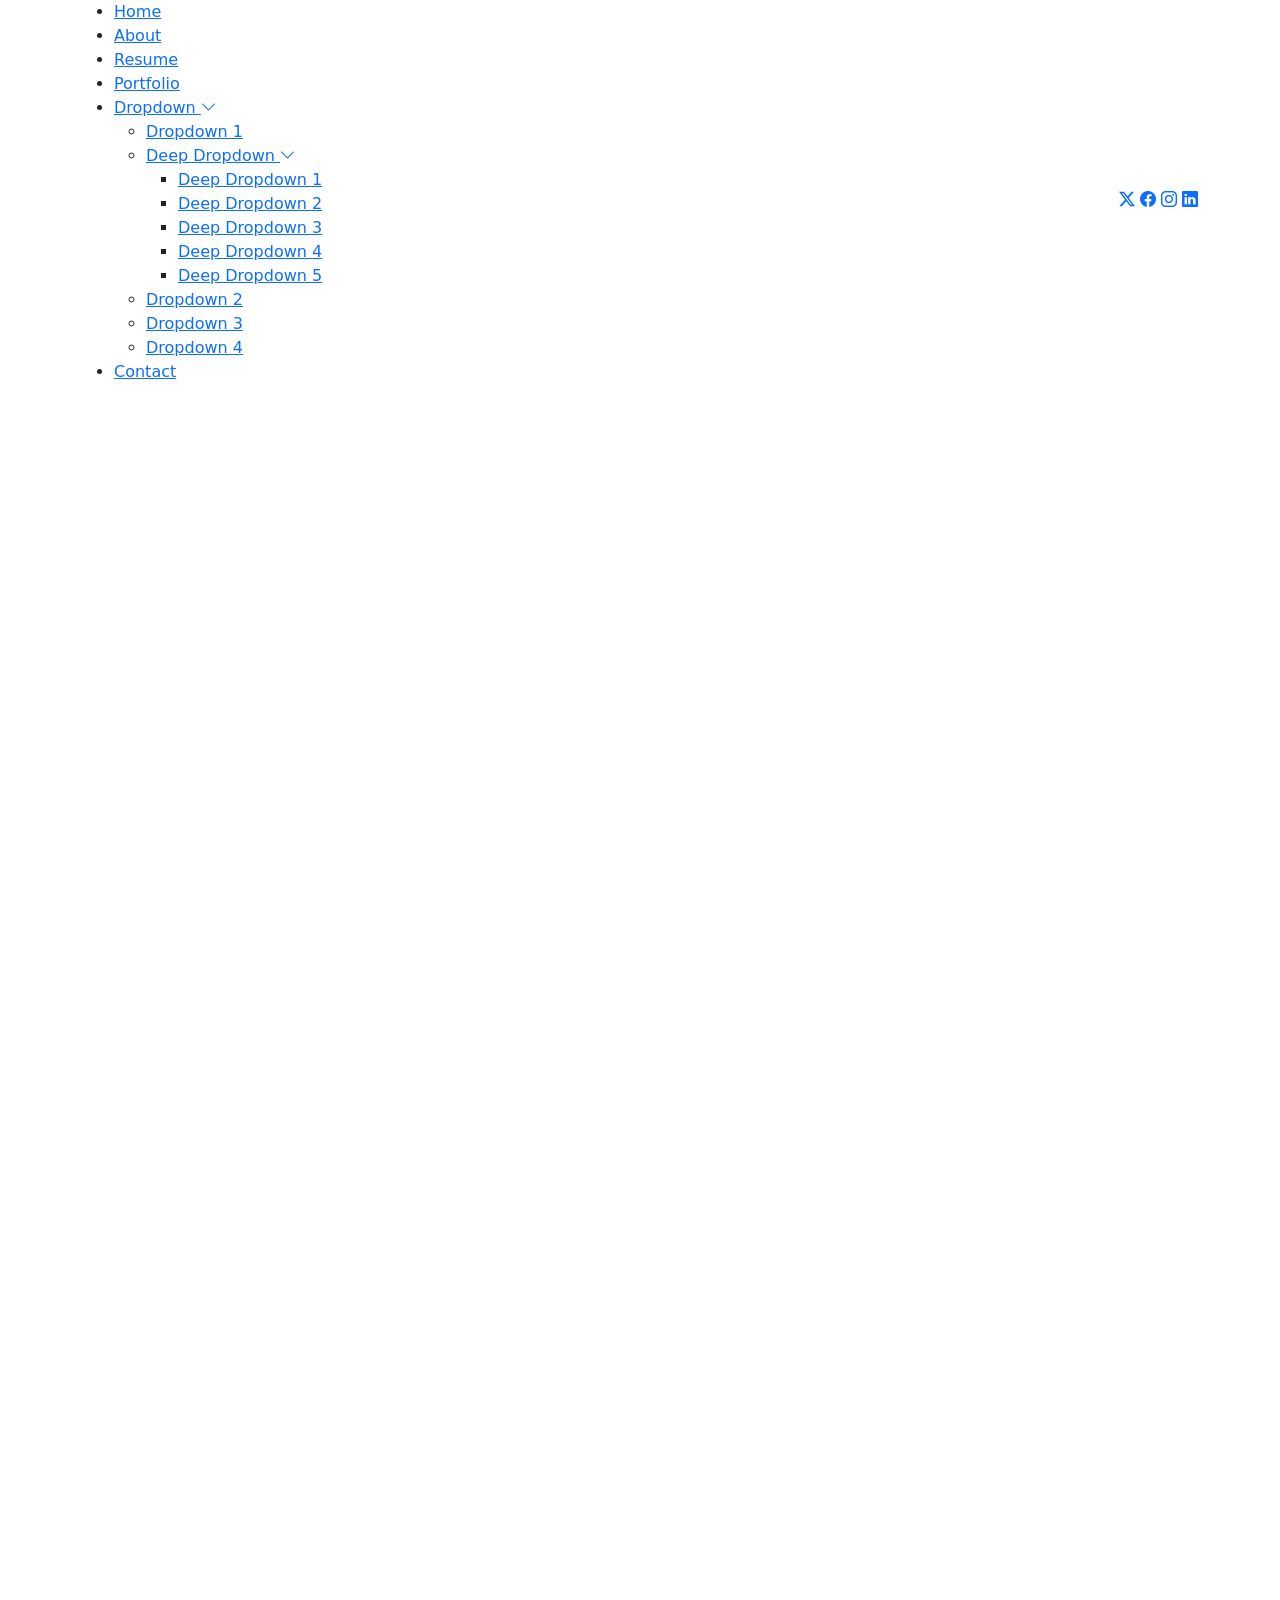
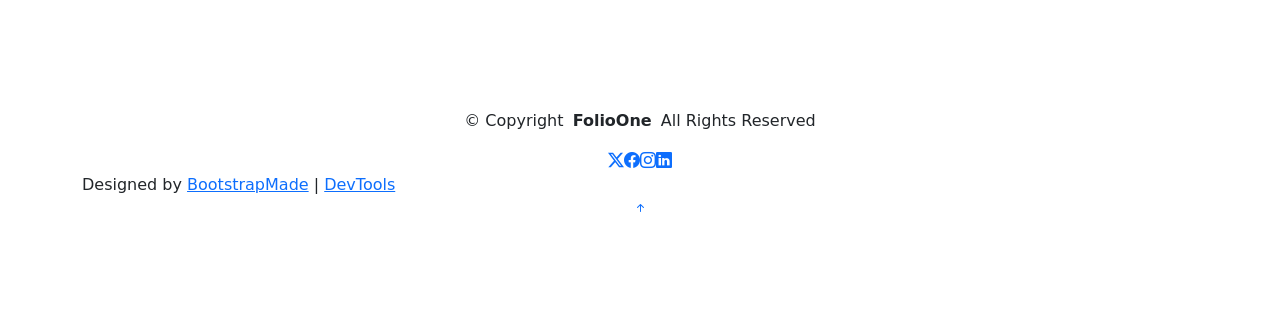
==== commit fdc127cb: "Added more info" ====
--- a/about.html
+++ b/about.html
@@ -4,7 +4,7 @@
 <head>
   <meta charset="utf-8">
   <meta content="width=device-width, initial-scale=1.0" name="viewport">
-  <title>About - FolioOne Bootstrap Template</title>
+  <title>Joel Valley - About</title>
   <meta name="description" content="">
   <meta name="keywords" content="">
 
@@ -306,176 +306,6 @@
 
     </section><!-- /Skills Section -->
 
-    <!-- Stats Section -->
-    <section id="stats" class="stats section dark-background">
-
-      <div class="container" data-aos="fade-up" data-aos-delay="100">
-
-        <div class="row align-items-center">
-          <div class="col-lg-4" data-aos="fade-up" data-aos-delay="200">
-            <div class="avatars d-flex align-items-center">
-              <img src="assets/img/person/person-m-2.webp" alt="Avatar 1" class="rounded-circle" loading="lazy">
-              <img src="assets/img/person/person-m-3.webp" alt="Avatar 2" class="rounded-circle" loading="lazy">
-              <img src="assets/img/person/person-f-5.webp" alt="Avatar 3" class="rounded-circle" loading="lazy">
-              <img src="assets/img/person/person-m-5.webp" alt="Avatar 4" class="rounded-circle" loading="lazy">
-            </div>
-          </div>
-
-          <div class="col-lg-8">
-            <div class="row counters">
-              <div class="col-md-4" data-aos="fade-up" data-aos-delay="300">
-                <h2><span data-purecounter-start="0" data-purecounter-end="185" data-purecounter-duration="1" class="purecounter"></span>+</h2>
-                <p>Nemo enim ipsam</p>
-              </div>
-
-              <div class="col-md-4" data-aos="fade-up" data-aos-delay="400">
-                <h2><span data-purecounter-start="0" data-purecounter-end="32" data-purecounter-duration="1" class="purecounter"></span>K</h2>
-                <p>Voluptatem sequi</p>
-              </div>
-
-              <div class="col-md-4" data-aos="fade-up" data-aos-delay="500">
-                <h2><span data-purecounter-start="0" data-purecounter-end="128" data-purecounter-duration="1" class="purecounter"></span>+</h2>
-                <p>Dolor sit consectetur</p>
-              </div>
-            </div>
-          </div>
-        </div>
-      </div>
-
-    </section><!-- /Stats Section -->
-
-    <!-- Testimonials Section -->
-    <section id="testimonials" class="testimonials section">
-
-      <!-- Section Title -->
-      <div class="container section-title" data-aos="fade-up">
-        <h2>Testimonials</h2>
-        <p>Necessitatibus eius consequatur ex aliquid fuga eum quidem sint consectetur velit</p>
-      </div><!-- End Section Title -->
-
-      <div class="container" data-aos="fade-up" data-aos-delay="100">
-
-        <div class="swiper init-swiper">
-          <script type="application/json" class="swiper-config">
-            {
-              "loop": true,
-              "speed": 600,
-              "autoplay": {
-                "delay": 5000
-              },
-              "slidesPerView": "auto",
-              "pagination": {
-                "el": ".swiper-pagination",
-                "type": "bullets",
-                "clickable": true
-              }
-            }
-          </script>
-          <div class="swiper-wrapper">
-
-            <div class="swiper-slide">
-              <div class="testimonial-item">
-                <div class="row gy-4 justify-content-center">
-                  <div class="col-lg-6">
-                    <div class="testimonial-content">
-                      <p>
-                        <i class="bi bi-quote quote-icon-left"></i>
-                        <span>Proin iaculis purus consequat sem cure digni ssim donec porttitora entum suscipit rhoncus. Accusantium quam, ultricies eget id, aliquam eget nibh et. Maecen aliquam, risus at semper.</span>
-                        <i class="bi bi-quote quote-icon-right"></i>
-                      </p>
-                      <h3>Saul Goodman</h3>
-                      <h4>Ceo &amp; Founder</h4>
-                      <div class="stars">
-                        <i class="bi bi-star-fill"></i><i class="bi bi-star-fill"></i><i class="bi bi-star-fill"></i><i class="bi bi-star-fill"></i><i class="bi bi-star-fill"></i>
-                      </div>
-                    </div>
-                  </div>
-                  <div class="col-lg-2 text-center">
-                    <img src="assets/img/person/person-m-9.webp" class="img-fluid testimonial-img" alt="">
-                  </div>
-                </div>
-              </div>
-            </div><!-- End testimonial item -->
-
-            <div class="swiper-slide">
-              <div class="testimonial-item">
-                <div class="row gy-4 justify-content-center">
-                  <div class="col-lg-6">
-                    <div class="testimonial-content">
-                      <p>
-                        <i class="bi bi-quote quote-icon-left"></i>
-                        <span>Export tempor illum tamen malis malis eram quae irure esse labore quem cillum quid cillum eram malis quorum velit fore eram velit sunt aliqua noster fugiat irure amet legam anim culpa.</span>
-                        <i class="bi bi-quote quote-icon-right"></i>
-                      </p>
-                      <h3>Sara Wilsson</h3>
-                      <h4>Designer</h4>
-                      <div class="stars">
-                        <i class="bi bi-star-fill"></i><i class="bi bi-star-fill"></i><i class="bi bi-star-fill"></i><i class="bi bi-star-fill"></i><i class="bi bi-star-fill"></i>
-                      </div>
-                    </div>
-                  </div>
-                  <div class="col-lg-2 text-center">
-                    <img src="assets/img/person/person-f-5.webp" class="img-fluid testimonial-img" alt="">
-                  </div>
-                </div>
-              </div>
-            </div><!-- End testimonial item -->
-
-            <div class="swiper-slide">
-              <div class="testimonial-item">
-                <div class="row gy-4 justify-content-center">
-                  <div class="col-lg-6">
-                    <div class="testimonial-content">
-                      <p>
-                        <i class="bi bi-quote quote-icon-left"></i>
-                        <span>Enim nisi quem export duis labore cillum quae magna enim sint quorum nulla quem veniam duis minim tempor labore quem eram duis noster aute amet eram fore quis sint minim.</span>
-                        <i class="bi bi-quote quote-icon-right"></i>
-                      </p>
-                      <h3>Jena Karlis</h3>
-                      <h4>Store Owner</h4>
-                      <div class="stars">
-                        <i class="bi bi-star-fill"></i><i class="bi bi-star-fill"></i><i class="bi bi-star-fill"></i><i class="bi bi-star-fill"></i><i class="bi bi-star-fill"></i>
-                      </div>
-                    </div>
-                  </div>
-                  <div class="col-lg-2 text-center">
-                    <img src="assets/img/person/person-f-12.webp" class="img-fluid testimonial-img" alt="">
-                  </div>
-                </div>
-              </div>
-            </div><!-- End testimonial item -->
-
-            <div class="swiper-slide">
-              <div class="testimonial-item">
-                <div class="row gy-4 justify-content-center">
-                  <div class="col-lg-6">
-                    <div class="testimonial-content">
-                      <p>
-                        <i class="bi bi-quote quote-icon-left"></i>
-                        <span>Fugiat enim eram quae cillum dolore dolor amet nulla culpa multos export minim fugiat minim velit minim dolor enim duis veniam ipsum anim magna sunt elit fore quem dolore labore illum veniam.</span>
-                        <i class="bi bi-quote quote-icon-right"></i>
-                      </p>
-                      <h3>John Larson</h3>
-                      <h4>Entrepreneur</h4>
-                      <div class="stars">
-                        <i class="bi bi-star-fill"></i><i class="bi bi-star-fill"></i><i class="bi bi-star-fill"></i><i class="bi bi-star-fill"></i><i class="bi bi-star-fill"></i>
-                      </div>
-                    </div>
-                  </div>
-                  <div class="col-lg-2 text-center">
-                    <img src="assets/img/person/person-m-12.webp" class="img-fluid testimonial-img" alt="">
-                  </div>
-                </div>
-              </div>
-            </div><!-- End testimonial item -->
-
-          </div>
-          <div class="swiper-pagination"></div>
-        </div>
-
-      </div>
-
-    </section><!-- /Testimonials Section -->
 
   </main>
 
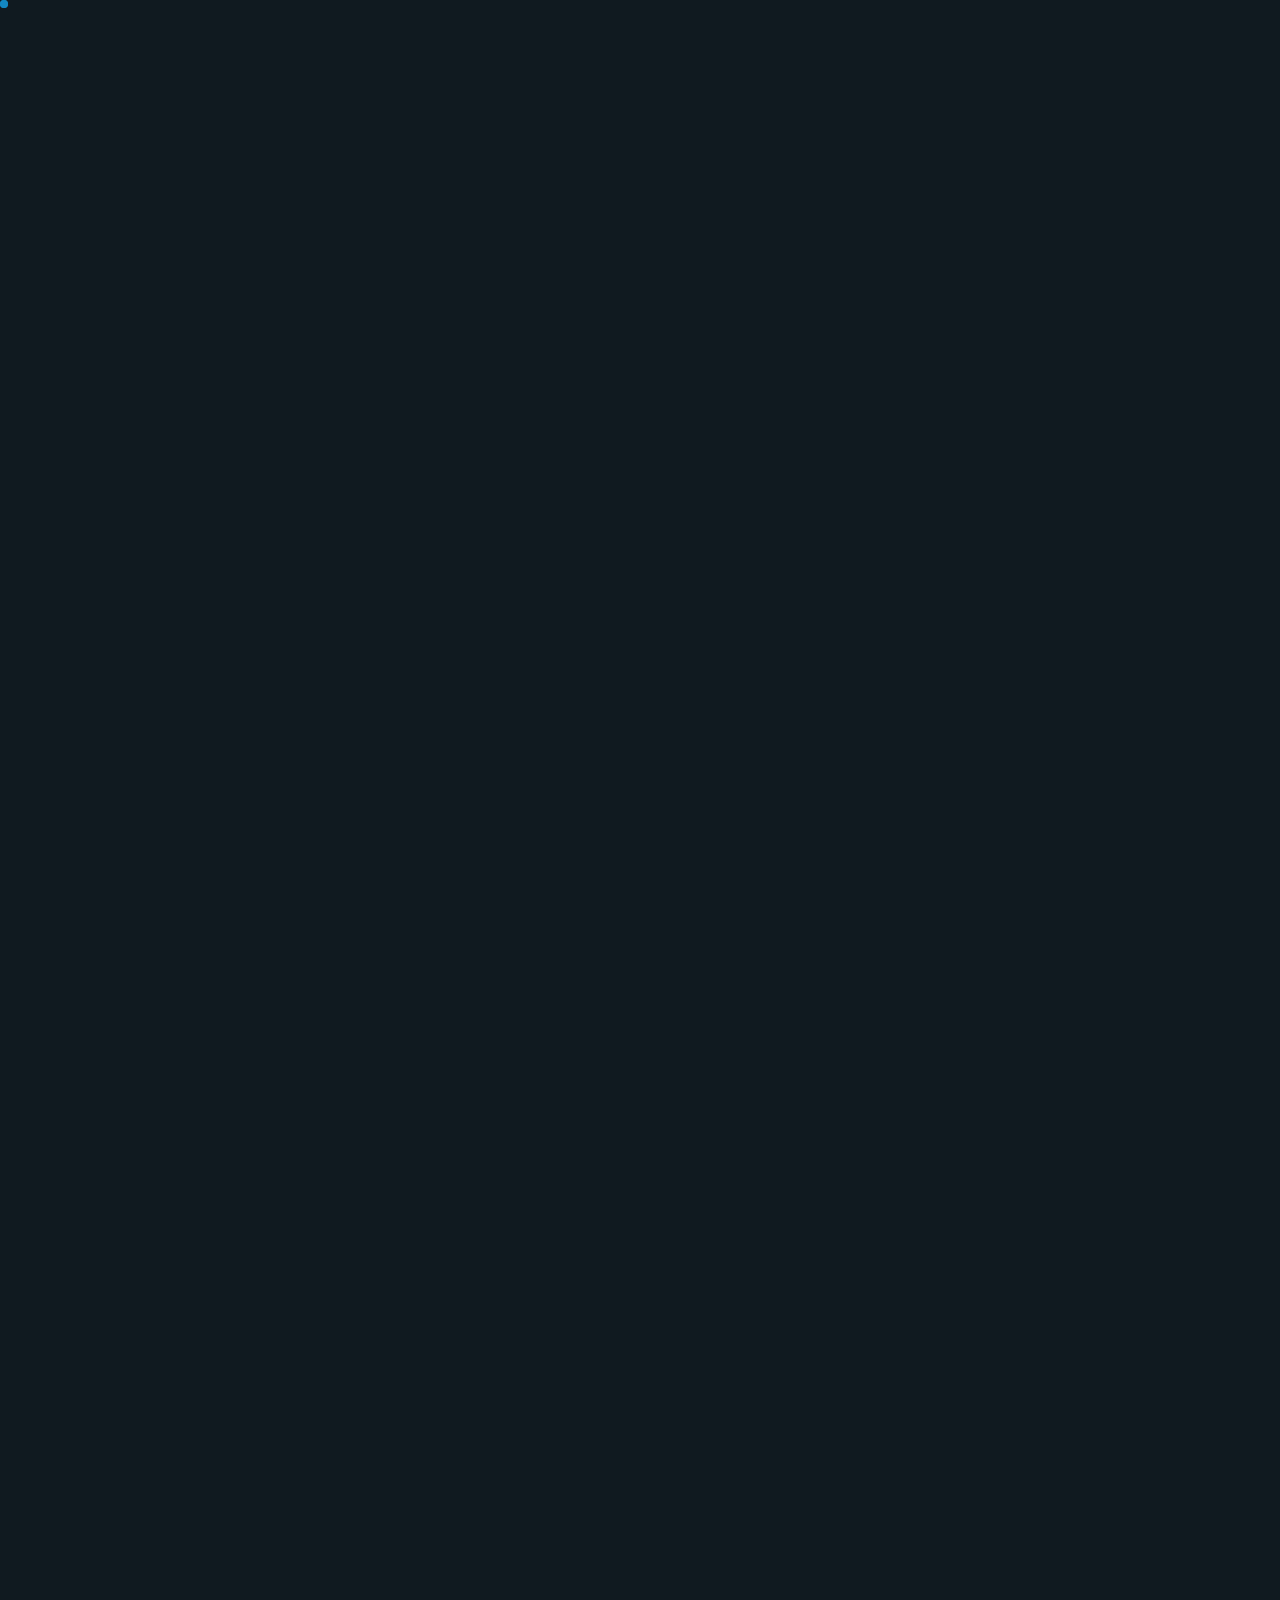
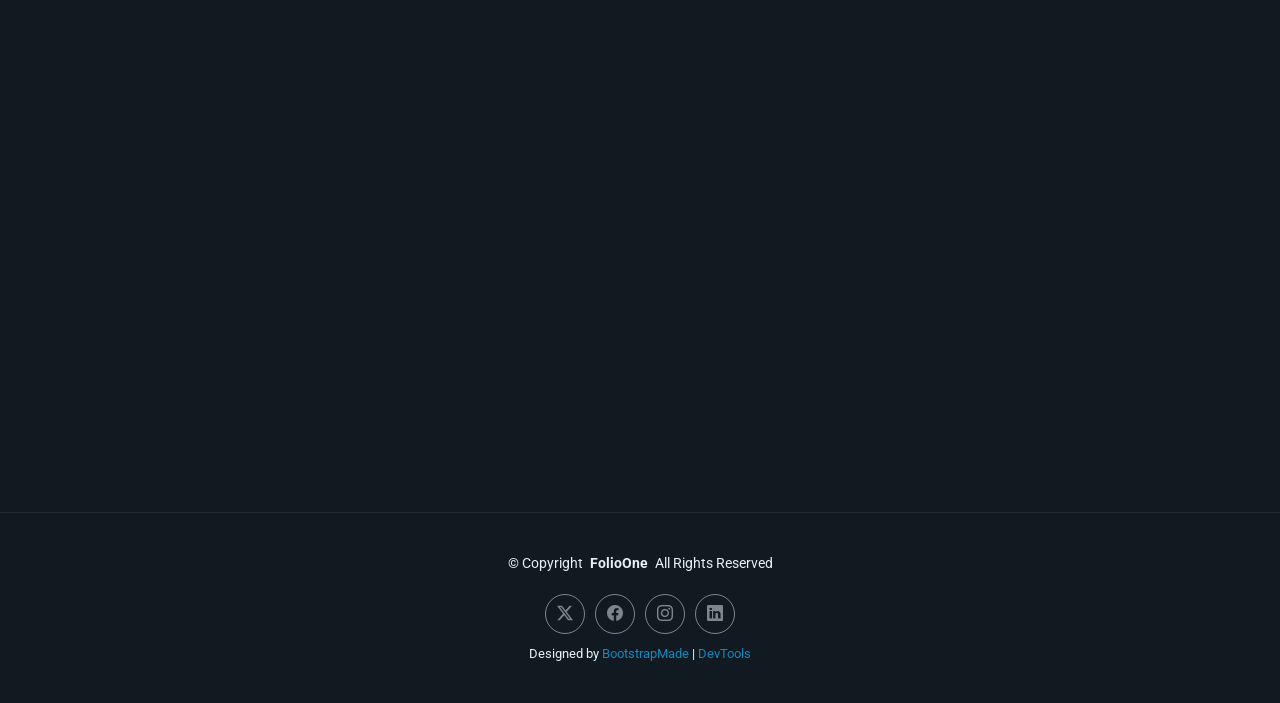
==== commit 43af3eef: "Improved project page, added certificates page, and contact page works" ====
--- a/about.html
+++ b/about.html
@@ -52,23 +52,7 @@
           <li><a href="about.html" class="active">About</a></li>
           <li><a href="resume.html">Resume</a></li>
           <li><a href="portfolio.html">Portfolio</a></li>
-          <li class="dropdown"><a href="#"><span>Dropdown</span> <i class="bi bi-chevron-down toggle-dropdown"></i></a>
-            <ul>
-              <li><a href="#">Dropdown 1</a></li>
-              <li class="dropdown"><a href="#"><span>Deep Dropdown</span> <i class="bi bi-chevron-down toggle-dropdown"></i></a>
-                <ul>
-                  <li><a href="#">Deep Dropdown 1</a></li>
-                  <li><a href="#">Deep Dropdown 2</a></li>
-                  <li><a href="#">Deep Dropdown 3</a></li>
-                  <li><a href="#">Deep Dropdown 4</a></li>
-                  <li><a href="#">Deep Dropdown 5</a></li>
-                </ul>
-              </li>
-              <li><a href="#">Dropdown 2</a></li>
-              <li><a href="#">Dropdown 3</a></li>
-              <li><a href="#">Dropdown 4</a></li>
-            </ul>
-          </li>
+          <li><a href="certificates.html">Certificates</a></li>
           <li><a href="contact.html">Contact</a></li>
         </ul>
         <i class="mobile-nav-toggle d-xl-none bi bi-list"></i>
--- a/assets/css/main.css
+++ b/assets/css/main.css
@@ -2695,6 +2695,169 @@
 }
 
 /*--------------------------------------------------------------
+# Project Page Section
+--------------------------------------------------------------*/
+.portfolio .portfolio-card .portfolio-img .portfolio-img-link {
+  display: block;
+  position: relative;
+}
+
+.portfolio .portfolio-card .portfolio-img .portfolio-overlay .portfolio-view-icon {
+  width: 45px;
+  height: 45px;
+  background-color: var(--accent-color);
+  color: var(--contrast-color);
+  border-radius: 50%;
+  display: flex;
+  align-items: center;
+  justify-content: center;
+  font-size: 1.2rem;
+  transition: all 0.3s ease;
+}
+
+.portfolio .portfolio-card:hover .portfolio-img .portfolio-overlay .portfolio-view-icon {
+  transform: translateY(-5px);
+}
+
+.project .project-content {
+  padding-right: 1rem;
+}
+
+.project .project-content .project-badge {
+  display: inline-block;
+  padding: 8px 16px;
+  background-color: color-mix(in srgb, var(--accent-color), transparent 90%);
+  color: var(--accent-color);
+  border-radius: 30px;
+  font-weight: 600;
+  font-size: 14px;
+  margin-bottom: 1rem;
+}
+
+.project .project-content .project-heading {
+  font-size: 2rem;
+  font-weight: 700;
+  line-height: 1.2;
+  color: var(--heading-color);
+  margin-bottom: 1rem;
+}
+
+.project .project-content .project-lead {
+  font-size: 1.1rem;
+  line-height: 1.7;
+  color: color-mix(in srgb, var(--default-color), transparent 15%);
+  margin-bottom: 1.5rem;
+}
+
+.project .project-content .project-body h4 {
+  font-size: 1.1rem;
+  font-weight: 600;
+  color: var(--heading-color);
+  margin-top: 1.5rem;
+  margin-bottom: 0.75rem;
+}
+
+.project .project-content .project-body h4:first-child {
+  margin-top: 0;
+}
+
+.project .project-content .project-body p {
+  color: color-mix(in srgb, var(--default-color), transparent 20%);
+  line-height: 1.7;
+  margin-bottom: 0;
+}
+
+.project .project-content .project-tags {
+  display: flex;
+  flex-wrap: wrap;
+  gap: 8px;
+  margin-top: 1.5rem;
+}
+
+.project .project-content .project-tags span {
+  font-size: 12px;
+  padding: 4px 10px;
+  background-color: color-mix(in srgb, var(--accent-color), transparent 90%);
+  color: var(--accent-color);
+  border-radius: 20px;
+}
+
+.project .project-content .project-nav {
+  display: flex;
+  flex-wrap: wrap;
+  gap: 1rem;
+  margin-top: 2rem;
+}
+
+.project .project-content .project-nav .btn-back,
+.project .project-content .project-nav .btn-next {
+  padding: 12px 24px;
+  border-radius: 30px;
+  font-weight: 500;
+  transition: all 0.3s ease;
+  display: inline-flex;
+  align-items: center;
+  gap: 8px;
+}
+
+.project .project-content .project-nav .btn-back {
+  background-color: color-mix(in srgb, var(--heading-color), transparent 90%);
+  color: var(--heading-color);
+}
+
+.project .project-content .project-nav .btn-back:hover {
+  background-color: color-mix(in srgb, var(--heading-color), transparent 80%);
+}
+
+.project .project-content .project-nav .btn-next {
+  background-color: var(--accent-color);
+  color: var(--contrast-color);
+}
+
+.project .project-content .project-nav .btn-next:hover {
+  background-color: color-mix(in srgb, var(--accent-color), black 15%);
+  transform: translateY(-2px);
+}
+
+.project .project-figure {
+  margin: 0;
+  text-align: center;
+}
+
+.project .project-figure .project-photo {
+  width: 100%;
+  border-radius: 18px;
+  box-shadow: 0 10px 30px color-mix(in srgb, var(--default-color), transparent 92%);
+  transition: transform 0.3s ease-in-out;
+}
+
+.project .project-figure:hover .project-photo {
+  transform: translateY(-4px);
+}
+
+@media (max-width: 991.98px) {
+  .project .project-content {
+    padding-right: 0;
+  }
+
+  .project .project-content .project-nav {
+    flex-direction: column;
+  }
+
+  .project .project-content .project-nav .btn-back,
+  .project .project-content .project-nav .btn-next {
+    width: 100%;
+    justify-content: center;
+  }
+}
+
+@media (max-width: 767.98px) {
+  .project .project-content .project-heading {
+    font-size: 1.6rem;
+  }
+}
+
+/*--------------------------------------------------------------
 # Contact Section
 --------------------------------------------------------------*/
 .contact .info-box {
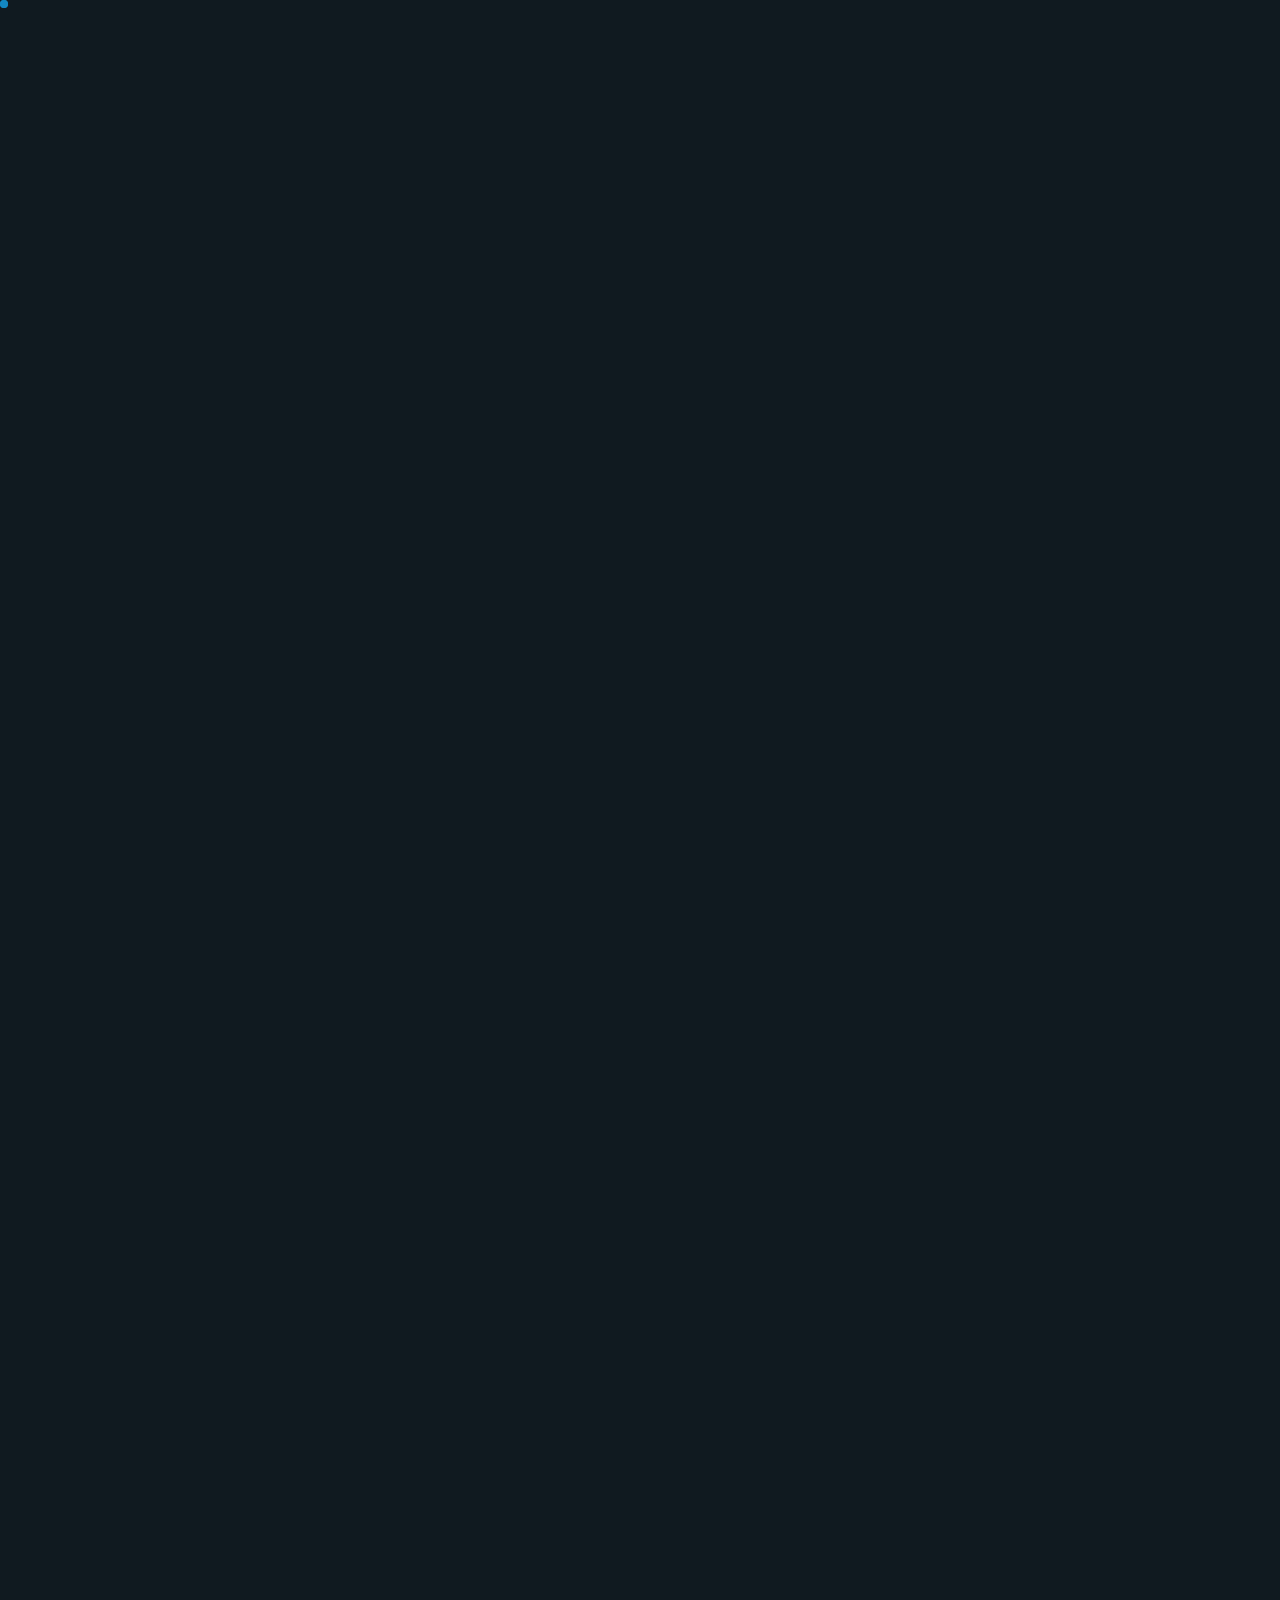
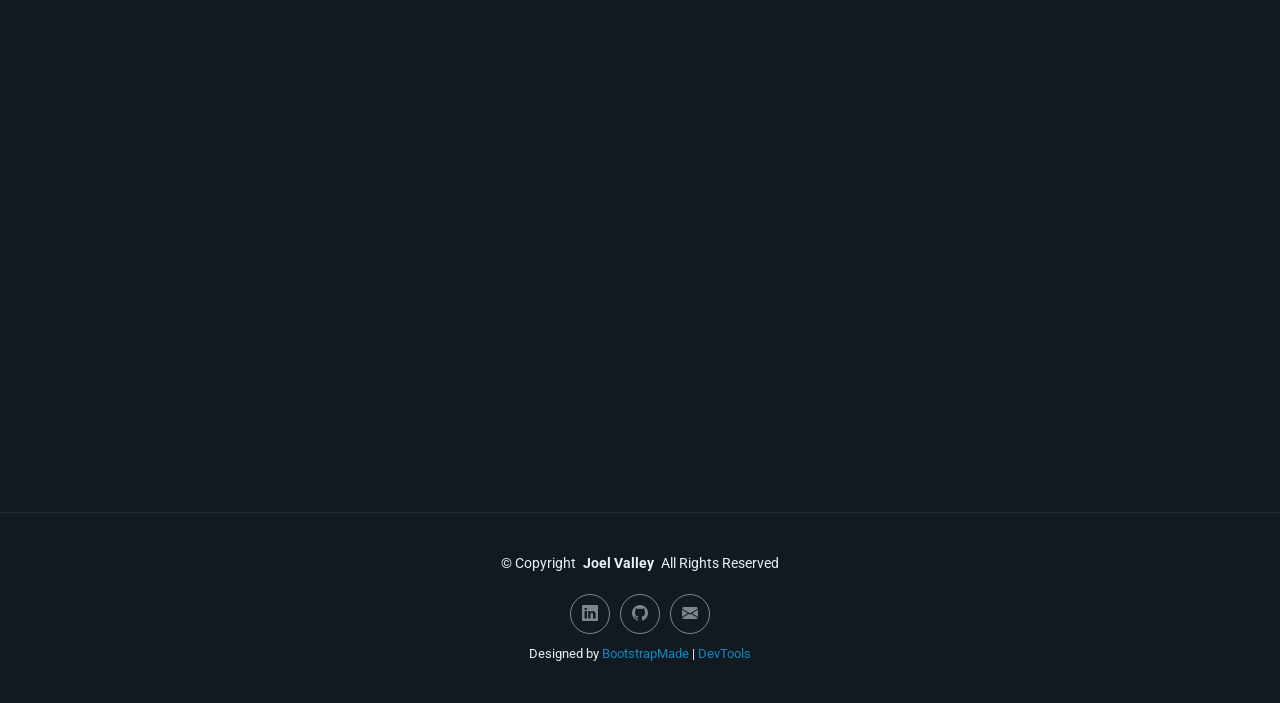
==== commit 9e699d9e: "Added resume and socials" ====
--- a/about.html
+++ b/about.html
@@ -59,10 +59,9 @@
       </nav>
 
       <div class="header-social-links">
-        <a href="#" class="twitter"><i class="bi bi-twitter-x"></i></a>
-        <a href="#" class="facebook"><i class="bi bi-facebook"></i></a>
-        <a href="#" class="instagram"><i class="bi bi-instagram"></i></a>
-        <a href="#" class="linkedin"><i class="bi bi-linkedin"></i></a>
+        <a href="https://www.linkedin.com/in/joel-valley" class="linkedin" target="_blank" rel="noopener noreferrer" aria-label="LinkedIn"><i class="bi bi-linkedin"></i></a>
+        <a href="https://github.com/joelvalley" class="github" target="_blank" rel="noopener noreferrer" aria-label="GitHub"><i class="bi bi-github"></i></a>
+        <a href="mailto:jvalley@torontomu.ca" class="email" aria-label="Email Joel Valley"><i class="bi bi-envelope-fill"></i></a>
       </div>
 
     </div>
@@ -98,7 +97,7 @@
                 <a href="#portfolio" class="btn-ghost">
                   View My Work <i class="bi bi-arrow-up-right"></i>
                 </a>
-                <a href="#" class="link-underline">
+                <a href="assets/Resume_Joel_Valley.pdf" class="link-underline" download="Joel-Valley-Resume.pdf">
                   Download Resume <i class="bi bi-download"></i>
                 </a>
               </div>
@@ -297,13 +296,12 @@
 
     <div class="container">
       <div class="copyright text-center ">
-        <p>© <span>Copyright</span> <strong class="px-1 sitename">FolioOne</strong> <span>All Rights Reserved<br></span></p>
+        <p>© <span>Copyright</span> <strong class="px-1 sitename">Joel Valley</strong> <span>All Rights Reserved<br></span></p>
       </div>
       <div class="social-links d-flex justify-content-center">
-        <a href=""><i class="bi bi-twitter-x"></i></a>
-        <a href=""><i class="bi bi-facebook"></i></a>
-        <a href=""><i class="bi bi-instagram"></i></a>
-        <a href=""><i class="bi bi-linkedin"></i></a>
+        <a href="https://www.linkedin.com/in/joel-valley" target="_blank" rel="noopener noreferrer" aria-label="LinkedIn"><i class="bi bi-linkedin"></i></a>
+        <a href="https://github.com/joelvalley" target="_blank" rel="noopener noreferrer" aria-label="GitHub"><i class="bi bi-github"></i></a>
+        <a href="mailto:jvalley@torontomu.ca" aria-label="Email Joel Valley"><i class="bi bi-envelope-fill"></i></a>
       </div>
       <div class="credits">
         <!-- All the links in the footer should remain intact. -->
@@ -339,4 +337,4 @@
 
 </body>
 
-</html>+</html>
--- a/assets/css/main.css
+++ b/assets/css/main.css
@@ -1520,6 +1520,64 @@
   color: var(--accent-color);
 }
 
+.resume .resume-download {
+  display: flex;
+  justify-content: center;
+  margin: 1.5rem 0 3rem;
+}
+
+.resume .resume-download-mobile {
+  display: none;
+}
+
+.resume .resume-download-btn {
+  display: inline-flex;
+  align-items: center;
+  justify-content: center;
+  gap: 0.65rem;
+  min-height: 48px;
+  padding: 12px 24px;
+  border: 2px solid var(--accent-color);
+  border-radius: 50px;
+  background-color: var(--accent-color);
+  color: var(--contrast-color);
+  font-weight: 600;
+  line-height: 1.2;
+  text-decoration: none;
+  transition: all 0.3s ease;
+}
+
+.resume .resume-download-btn:hover,
+.resume .resume-download-btn:focus-visible {
+  background-color: color-mix(in srgb, var(--accent-color), black 15%);
+  border-color: color-mix(in srgb, var(--accent-color), black 15%);
+  color: var(--contrast-color);
+  transform: translateY(-2px);
+  box-shadow: 0 8px 18px color-mix(in srgb, var(--accent-color), transparent 75%);
+}
+
+.resume .resume-download-btn:focus-visible {
+  outline: 3px solid color-mix(in srgb, var(--accent-color), transparent 60%);
+  outline-offset: 3px;
+}
+
+@media (max-width: 991.98px) {
+  .resume .resume-download-desktop {
+    display: none;
+  }
+
+  .resume .resume-download-mobile {
+    display: flex;
+    margin: 0 0 1rem;
+  }
+}
+
+@media (max-width: 575.98px) {
+  .resume .resume-download-btn {
+    width: 100%;
+  }
+}
+
 @media (max-width: 991.98px) {
   .resume .resume-item {
     margin-bottom: 2rem;
@@ -3015,4 +3073,4 @@
 --------------------------------------------------------------*/
 .starter-section {
   /* Add your styles here */
-}+}
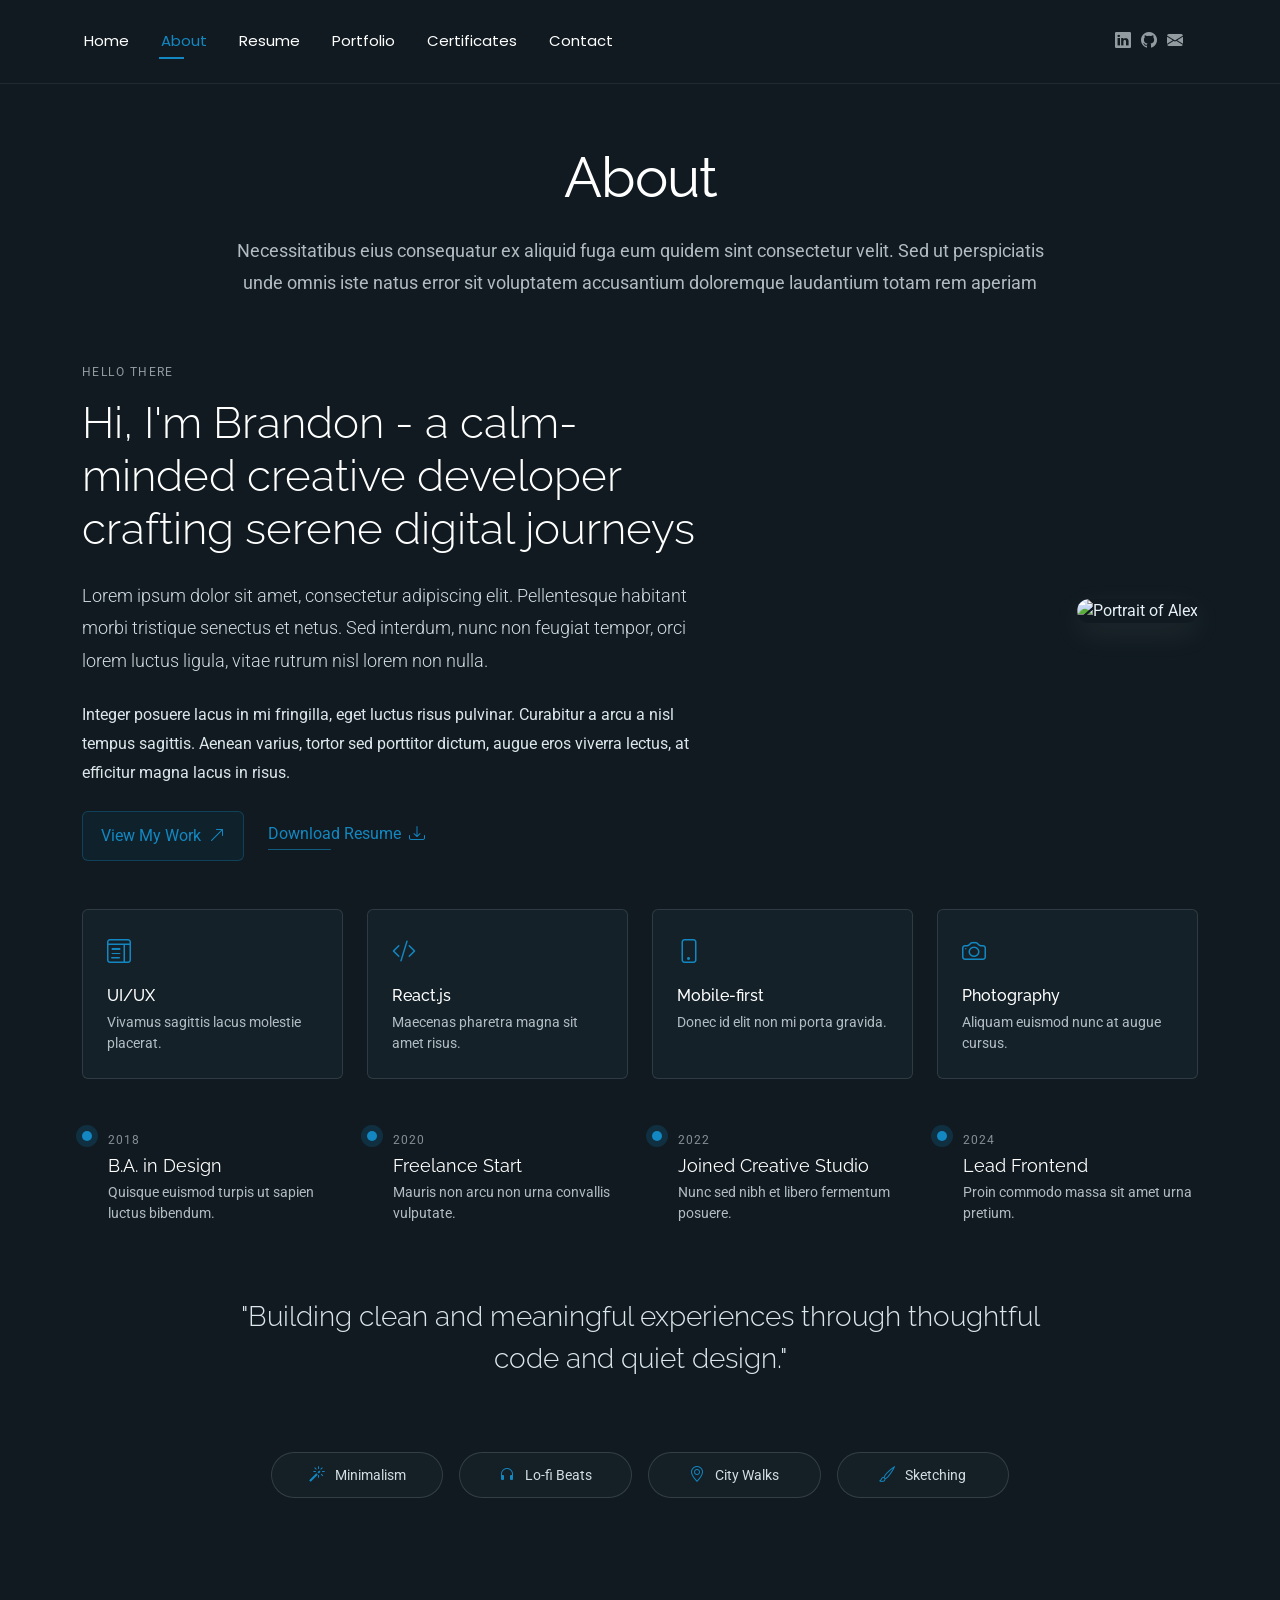
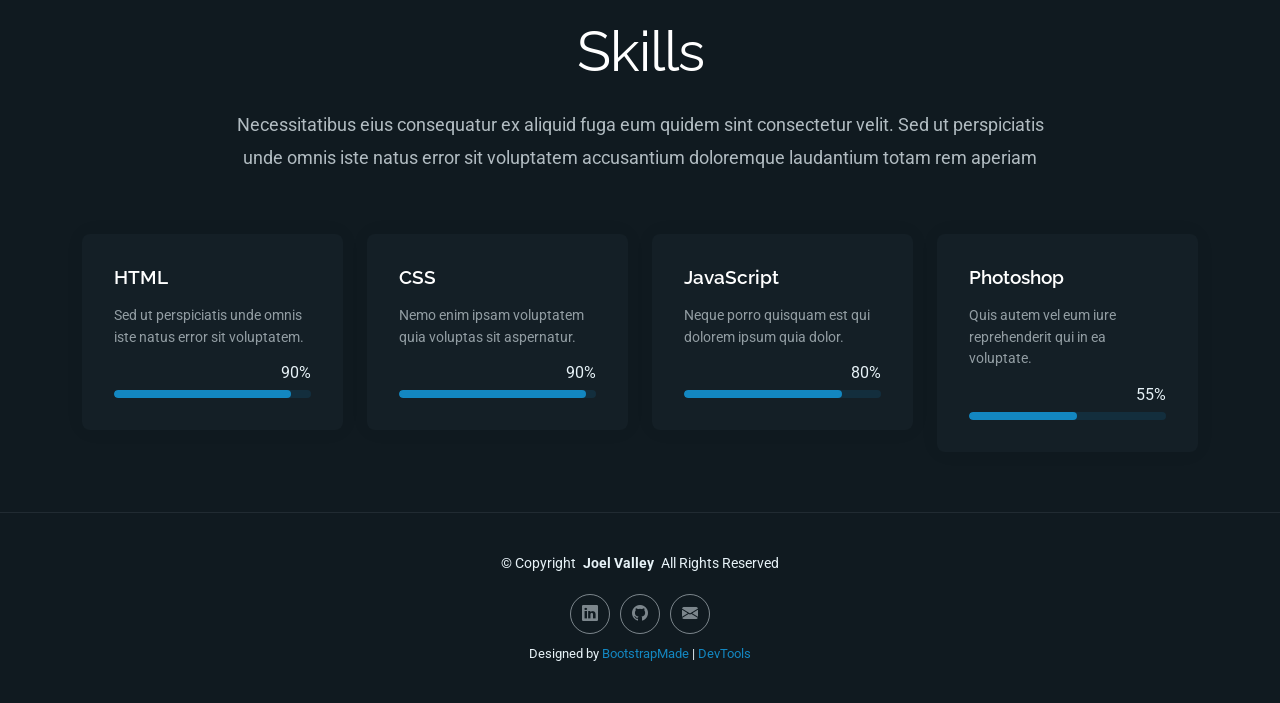
==== commit cc5011f2: "Added certificates" ====
--- a/about.html
+++ b/about.html
@@ -9,8 +9,8 @@
   <meta name="keywords" content="">
 
   <!-- Favicons -->
-  <link href="assets/img/favicon.png" rel="icon">
-  <link href="assets/img/apple-touch-icon.png" rel="apple-touch-icon">
+  <link href="assets/img/logo.png" rel="icon">
+  <link href="assets/img/logo.png" rel="apple-touch-icon">
 
   <!-- Fonts -->
   <link href="https://fonts.googleapis.com" rel="preconnect">
@@ -42,7 +42,7 @@
     <div class="container position-relative d-flex align-items-center justify-content-between">
 
       <!-- <a href="index.html" class="logo d-flex align-items-center me-auto me-xl-0">
-      <img src="assets/img/logo.webp" alt="">
+      <img src="assets/img/logo.png" alt="">
       <h1 class="sitename">FolioOne</h1> 
     </a> -->
 
--- a/assets/css/main.css
+++ b/assets/css/main.css
@@ -2320,7 +2320,8 @@
 
 .portfolio .portfolio-card .portfolio-img img {
   width: 100%;
-  height: auto;
+  aspect-ratio: 4 / 3;
+  object-fit: cover;
   transition: transform 0.5s ease;
 }
 
@@ -2755,6 +2756,101 @@
 /*--------------------------------------------------------------
 # Project Page Section
 --------------------------------------------------------------*/
+.certificates .certificate-card {
+  height: 100%;
+  overflow: hidden;
+  border: 1px solid color-mix(in srgb, var(--default-color), transparent 88%);
+  border-radius: 12px;
+  background-color: var(--surface-color);
+  box-shadow: 0 6px 24px rgba(0, 0, 0, 0.06);
+  transition: transform 0.3s ease, box-shadow 0.3s ease;
+}
+
+.certificates .certificate-card:hover {
+  transform: translateY(-6px);
+  box-shadow: 0 12px 32px rgba(0, 0, 0, 0.11);
+}
+
+.certificates .certificate-preview {
+  display: block;
+  overflow: hidden;
+  aspect-ratio: 792 / 612;
+  background-color: #f5f6f8;
+}
+
+.certificates .certificate-preview img {
+  width: 100%;
+  height: 100%;
+  object-fit: cover;
+  transition: transform 0.4s ease;
+}
+
+.certificates .certificate-card:hover .certificate-preview img {
+  transform: scale(1.025);
+}
+
+.certificates .certificate-content {
+  display: flex;
+  flex-direction: column;
+  min-height: 245px;
+  padding: 1.5rem;
+}
+
+.certificates .certificate-issuer {
+  color: var(--accent-color);
+  font-size: 0.78rem;
+  font-weight: 700;
+  letter-spacing: 0.04em;
+  text-transform: uppercase;
+}
+
+.certificates .certificate-content h3 {
+  margin: 0.7rem 0 1rem;
+  font-size: 1.18rem;
+  line-height: 1.4;
+}
+
+.certificates .certificate-content p {
+  display: flex;
+  align-items: center;
+  gap: 0.5rem;
+  margin-bottom: 1.25rem;
+  color: color-mix(in srgb, var(--default-color), transparent 25%);
+  font-size: 0.9rem;
+}
+
+.certificates .certificate-link {
+  display: inline-flex;
+  align-items: center;
+  justify-content: center;
+  gap: 0.55rem;
+  min-height: 44px;
+  margin-top: auto;
+  padding: 10px 18px;
+  border-radius: 50px;
+  background-color: var(--accent-color);
+  color: var(--contrast-color);
+  font-weight: 600;
+  transition: all 0.3s ease;
+}
+
+.certificates .certificate-link:hover,
+.certificates .certificate-link:focus-visible {
+  background-color: color-mix(in srgb, var(--accent-color), black 15%);
+  color: var(--contrast-color);
+  transform: translateY(-2px);
+}
+
+@media (max-width: 575.98px) {
+  .certificates .certificate-content {
+    min-height: 0;
+  }
+
+  .certificates .certificate-link {
+    width: 100%;
+  }
+}
+
 .portfolio .portfolio-card .portfolio-img .portfolio-img-link {
   display: block;
   position: relative;
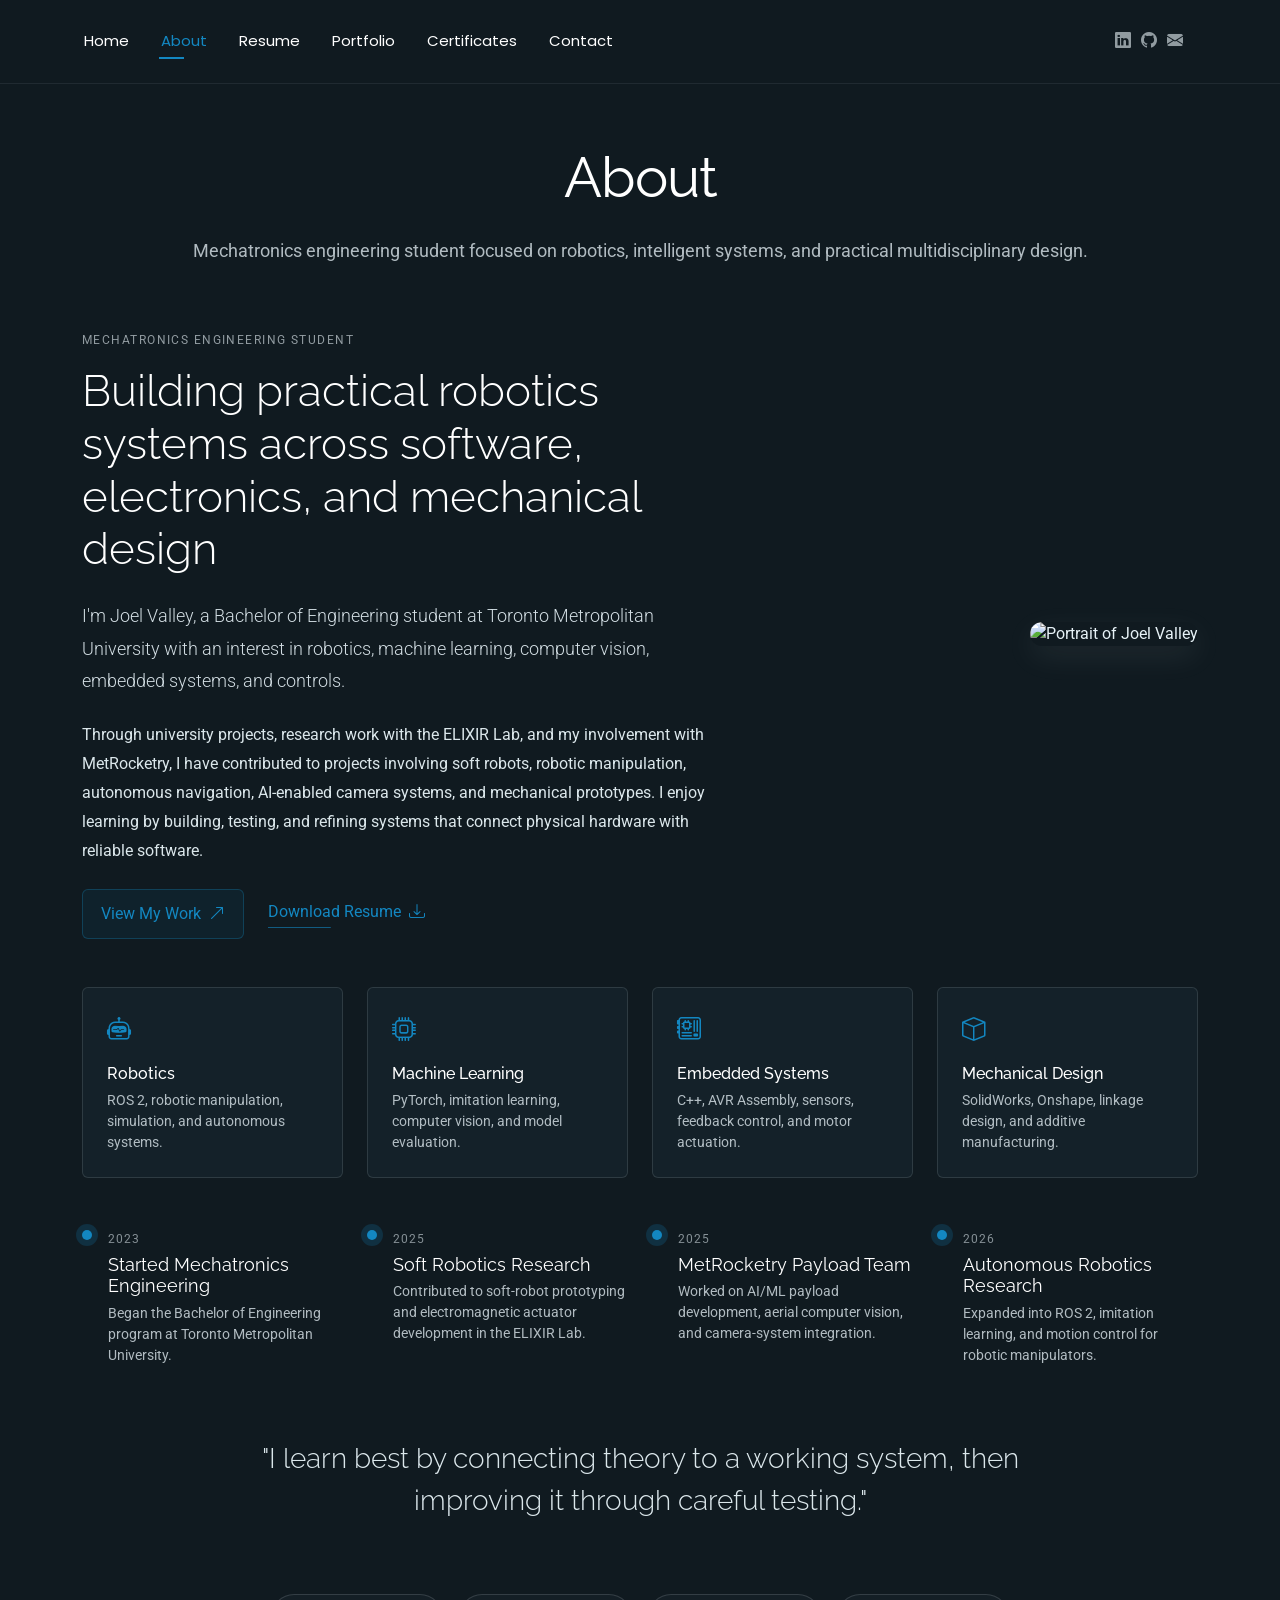
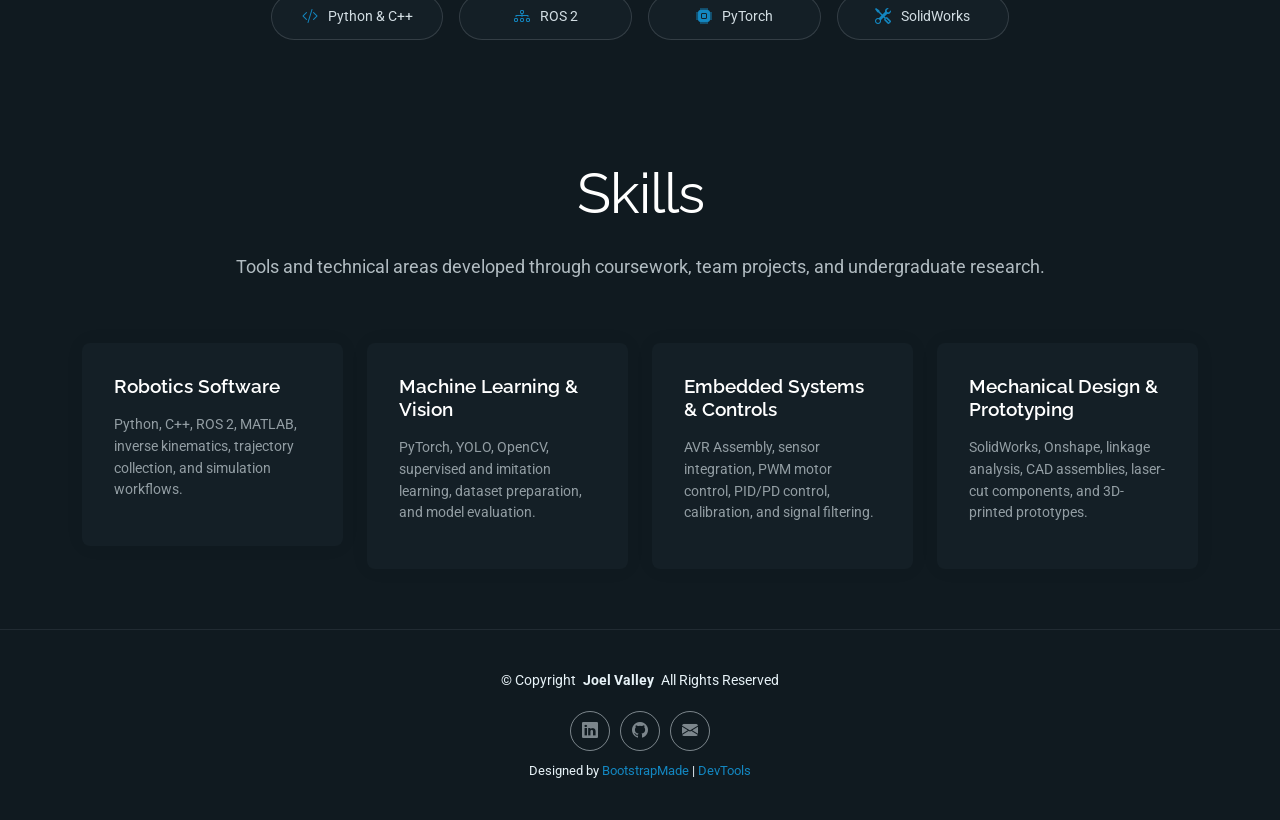
==== commit 6db69082: "Updated images and added about section" ====
--- a/about.html
+++ b/about.html
@@ -75,7 +75,7 @@
       <!-- Section Title -->
       <div class="container section-title" data-aos="fade-up">
         <h2>About</h2>
-        <p>Necessitatibus eius consequatur ex aliquid fuga eum quidem sint consectetur velit. Sed ut perspiciatis unde omnis iste natus error sit voluptatem accusantium doloremque laudantium totam rem aperiam</p>
+        <p>Mechatronics engineering student focused on robotics, intelligent systems, and practical multidisciplinary design.</p>
       </div><!-- End Section Title -->
 
       <div class="container" data-aos="fade-up" data-aos-delay="100">
@@ -84,17 +84,17 @@
         <div class="row align-items-center justify-content-between gy-5 mb-5">
           <div class="col-lg-7" data-aos="fade-right" data-aos-delay="150">
             <div class="intro-content">
-              <span class="eyebrow">Hello there</span>
-              <h2 class="headline">Hi, I'm Brandon - a calm-minded creative developer crafting serene digital journeys</h2>
+              <span class="eyebrow">Mechatronics Engineering Student</span>
+              <h2 class="headline">Building practical robotics systems across software, electronics, and mechanical design</h2>
               <p class="lead">
-                Lorem ipsum dolor sit amet, consectetur adipiscing elit. Pellentesque habitant morbi tristique senectus et netus. Sed interdum, nunc non feugiat tempor, orci lorem luctus ligula, vitae rutrum nisl lorem non nulla.
+                I'm Joel Valley, a Bachelor of Engineering student at Toronto Metropolitan University with an interest in robotics, machine learning, computer vision, embedded systems, and controls.
               </p>
               <p>
-                Integer posuere lacus in mi fringilla, eget luctus risus pulvinar. Curabitur a arcu a nisl tempus sagittis. Aenean varius, tortor sed porttitor dictum, augue eros viverra lectus, at efficitur magna lacus in risus.
+                Through university projects, research work with the ELIXIR Lab, and my involvement with MetRocketry, I have contributed to projects involving soft robots, robotic manipulation, autonomous navigation, AI-enabled camera systems, and mechanical prototypes. I enjoy learning by building, testing, and refining systems that connect physical hardware with reliable software.
               </p>
 
               <div class="cta-group">
-                <a href="#portfolio" class="btn-ghost">
+                <a href="portfolio.html" class="btn-ghost">
                   View My Work <i class="bi bi-arrow-up-right"></i>
                 </a>
                 <a href="assets/Resume_Joel_Valley.pdf" class="link-underline" download="Joel-Valley-Resume.pdf">
@@ -106,7 +106,7 @@
 
           <div class="col-lg-5" data-aos="zoom-in" data-aos-delay="250">
             <figure class="profile-figure text-center text-lg-end">
-              <img src="assets/img/profile/profile-square-11.webp" alt="Portrait of Alex" class="img-fluid profile-photo">
+              <img src="assets/img/profile/profile-sqaure-2.png" alt="Portrait of Joel Valley" class="img-fluid profile-photo">
             </figure>
           </div>
         </div>
@@ -117,30 +117,30 @@
           <div class="row g-4">
             <div class="col-6 col-md-4 col-lg-3" data-aos="fade-up" data-aos-delay="120">
               <div class="skill-item">
-                <i class="bi bi-layout-text-window"></i>
-                <h3>UI/UX</h3>
-                <p>Vivamus sagittis lacus molestie placerat.</p>
+                <i class="bi bi-robot"></i>
+                <h3>Robotics</h3>
+                <p>ROS 2, robotic manipulation, simulation, and autonomous systems.</p>
               </div>
             </div>
             <div class="col-6 col-md-4 col-lg-3" data-aos="fade-up" data-aos-delay="180">
               <div class="skill-item">
-                <i class="bi bi-code-slash"></i>
-                <h3>React.js</h3>
-                <p>Maecenas pharetra magna sit amet risus.</p>
+                <i class="bi bi-cpu"></i>
+                <h3>Machine Learning</h3>
+                <p>PyTorch, imitation learning, computer vision, and model evaluation.</p>
               </div>
             </div>
             <div class="col-6 col-md-4 col-lg-3" data-aos="fade-up" data-aos-delay="240">
               <div class="skill-item">
-                <i class="bi bi-phone"></i>
-                <h3>Mobile-first</h3>
-                <p>Donec id elit non mi porta gravida.</p>
+                <i class="bi bi-motherboard"></i>
+                <h3>Embedded Systems</h3>
+                <p>C++, AVR Assembly, sensors, feedback control, and motor actuation.</p>
               </div>
             </div>
             <div class="col-6 col-md-4 col-lg-3" data-aos="fade-up" data-aos-delay="300">
               <div class="skill-item">
-                <i class="bi bi-camera"></i>
-                <h3>Photography</h3>
-                <p>Aliquam euismod nunc at augue cursus.</p>
+                <i class="bi bi-box"></i>
+                <h3>Mechanical Design</h3>
+                <p>SolidWorks, Onshape, linkage design, and additive manufacturing.</p>
               </div>
             </div>
           </div>
@@ -153,33 +153,33 @@
             <div class="col-md-6 col-lg-3" data-aos="fade-up" data-aos-delay="120">
               <article class="timeline-item">
                 <span class="dot"></span>
-                <time>2018</time>
-                <h4>B.A. in Design</h4>
-                <p>Quisque euismod turpis ut sapien luctus bibendum.</p>
+                <time>2023</time>
+                <h4>Started Mechatronics Engineering</h4>
+                <p>Began the Bachelor of Engineering program at Toronto Metropolitan University.</p>
               </article>
             </div>
             <div class="col-md-6 col-lg-3" data-aos="fade-up" data-aos-delay="180">
               <article class="timeline-item">
                 <span class="dot"></span>
-                <time>2020</time>
-                <h4>Freelance Start</h4>
-                <p>Mauris non arcu non urna convallis vulputate.</p>
+                <time>2025</time>
+                <h4>Soft Robotics Research</h4>
+                <p>Contributed to soft-robot prototyping and electromagnetic actuator development in the ELIXIR Lab.</p>
               </article>
             </div>
             <div class="col-md-6 col-lg-3" data-aos="fade-up" data-aos-delay="240">
               <article class="timeline-item">
                 <span class="dot"></span>
-                <time>2022</time>
-                <h4>Joined Creative Studio</h4>
-                <p>Nunc sed nibh et libero fermentum posuere.</p>
+                <time>2025</time>
+                <h4>MetRocketry Payload Team</h4>
+                <p>Worked on AI/ML payload development, aerial computer vision, and camera-system integration.</p>
               </article>
             </div>
             <div class="col-md-6 col-lg-3" data-aos="fade-up" data-aos-delay="300">
               <article class="timeline-item">
                 <span class="dot"></span>
-                <time>2024</time>
-                <h4>Lead Frontend</h4>
-                <p>Proin commodo massa sit amet urna pretium.</p>
+                <time>2026</time>
+                <h4>Autonomous Robotics Research</h4>
+                <p>Expanded into ROS 2, imitation learning, and motion control for robotic manipulators.</p>
               </article>
             </div>
           </div>
@@ -188,7 +188,7 @@
 
         <!-- Quote -->
         <blockquote class="personal-quote text-center mb-5" data-aos="fade-down" data-aos-delay="200">
-          <p>"Building clean and meaningful experiences through thoughtful code and quiet design."</p>
+          <p>"I learn best by connecting theory to a working system, then improving it through careful testing."</p>
         </blockquote>
         <!-- End Quote -->
 
@@ -196,26 +196,26 @@
         <div class="row g-3 justify-content-center">
           <div class="col-6 col-md-3 col-lg-2" data-aos="zoom-in" data-aos-delay="120">
             <div class="fact-pill">
-              <i class="bi bi-magic"></i>
-              <span>Minimalism</span>
+              <i class="bi bi-code-slash"></i>
+              <span>Python &amp; C++</span>
             </div>
           </div>
           <div class="col-6 col-md-3 col-lg-2" data-aos="zoom-in" data-aos-delay="160">
             <div class="fact-pill">
-              <i class="bi bi-headphones"></i>
-              <span>Lo-fi Beats</span>
+              <i class="bi bi-diagram-3"></i>
+              <span>ROS 2</span>
             </div>
           </div>
           <div class="col-6 col-md-3 col-lg-2" data-aos="zoom-in" data-aos-delay="200">
             <div class="fact-pill">
-              <i class="bi bi-geo-alt"></i>
-              <span>City Walks</span>
+              <i class="bi bi-cpu-fill"></i>
+              <span>PyTorch</span>
             </div>
           </div>
           <div class="col-6 col-md-3 col-lg-2" data-aos="zoom-in" data-aos-delay="240">
             <div class="fact-pill">
-              <i class="bi bi-brush"></i>
-              <span>Sketching</span>
+              <i class="bi bi-tools"></i>
+              <span>SolidWorks</span>
             </div>
           </div>
         </div>
@@ -231,7 +231,7 @@
       <!-- Section Title -->
       <div class="container section-title" data-aos="fade-up">
         <h2>Skills</h2>
-        <p>Necessitatibus eius consequatur ex aliquid fuga eum quidem sint consectetur velit. Sed ut perspiciatis unde omnis iste natus error sit voluptatem accusantium doloremque laudantium totam rem aperiam</p>
+        <p>Tools and technical areas developed through coursework, team projects, and undergraduate research.</p>
       </div><!-- End Section Title -->
 
       <div class="container" data-aos="fade-up" data-aos-delay="100">
@@ -240,46 +240,29 @@
 
           <div class="col-md-6 col-lg-3" data-aos="fade-up" data-aos-delay="100">
             <div class="skill-box">
-              <h3>HTML</h3>
-              <p>Sed ut perspiciatis unde omnis iste natus error sit voluptatem.</p>
-              <span class="text-end d-block">90%</span>
-              <div class="progress">
-                <div class="progress-bar" role="progressbar" aria-valuenow="90" aria-valuemin="0" aria-valuemax="100"></div>
-              </div>
+              <h3>Robotics Software</h3>
+              <p>Python, C++, ROS 2, MATLAB, inverse kinematics, trajectory collection, and simulation workflows.</p>
             </div>
           </div>
 
           <div class="col-md-6 col-lg-3" data-aos="fade-up" data-aos-delay="200">
             <div class="skill-box">
-              <h3>CSS</h3>
-              <p>Nemo enim ipsam voluptatem quia voluptas sit aspernatur.</p>
-              <span class="text-end d-block">90%</span>
-              <div class="progress">
-                <div class="progress-bar" role="progressbar" aria-valuenow="95" aria-valuemin="0" aria-valuemax="100"></div>
-              </div>
+              <h3>Machine Learning &amp; Vision</h3>
+              <p>PyTorch, YOLO, OpenCV, supervised and imitation learning, dataset preparation, and model evaluation.</p>
             </div>
           </div>
 
           <div class="col-md-6 col-lg-3" data-aos="fade-up" data-aos-delay="300">
             <div class="skill-box">
-              <h3>JavaScript</h3>
-              <p>Neque porro quisquam est qui dolorem ipsum quia dolor.</p>
-              <span class="text-end d-block">80%</span>
-              <div class="progress">
-                <div class="progress-bar" role="progressbar" aria-valuenow="80" aria-valuemin="0" aria-valuemax="100"></div>
-              </div>
+              <h3>Embedded Systems &amp; Controls</h3>
+              <p>AVR Assembly, sensor integration, PWM motor control, PID/PD control, calibration, and signal filtering.</p>
             </div>
           </div>
 
           <div class="col-md-6 col-lg-3" data-aos="fade-up" data-aos-delay="400">
             <div class="skill-box">
-              <h3>Photoshop</h3>
-              <p>Quis autem vel eum iure reprehenderit qui in ea voluptate.</p>
-              <span class="text-end d-block">55%</span>
-              <div class="progress">
-                <div class="progress-bar" role="progressbar" aria-valuenow="55" aria-valuemin="0" aria-valuemax="100">
-                </div>
-              </div>
+              <h3>Mechanical Design &amp; Prototyping</h3>
+              <p>SolidWorks, Onshape, linkage analysis, CAD assemblies, laser-cut components, and 3D-printed prototypes.</p>
             </div>
           </div>
 
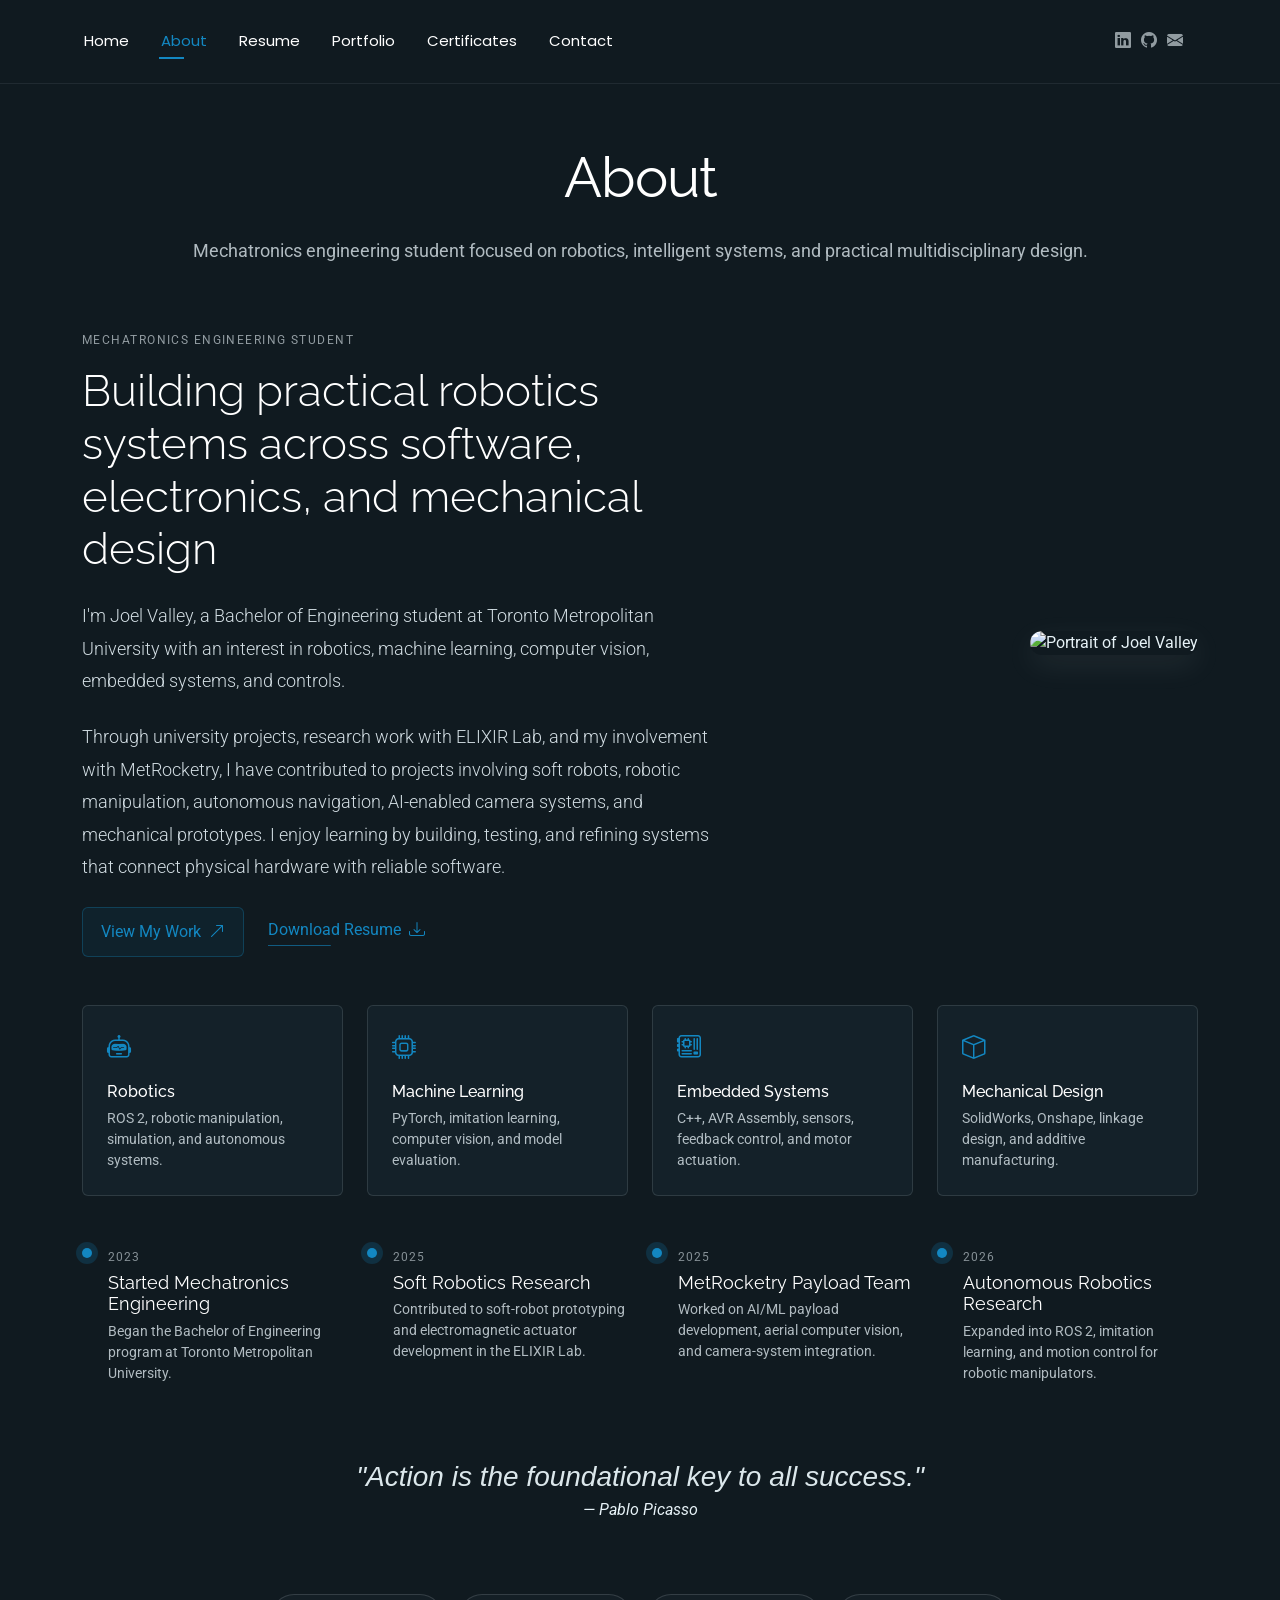
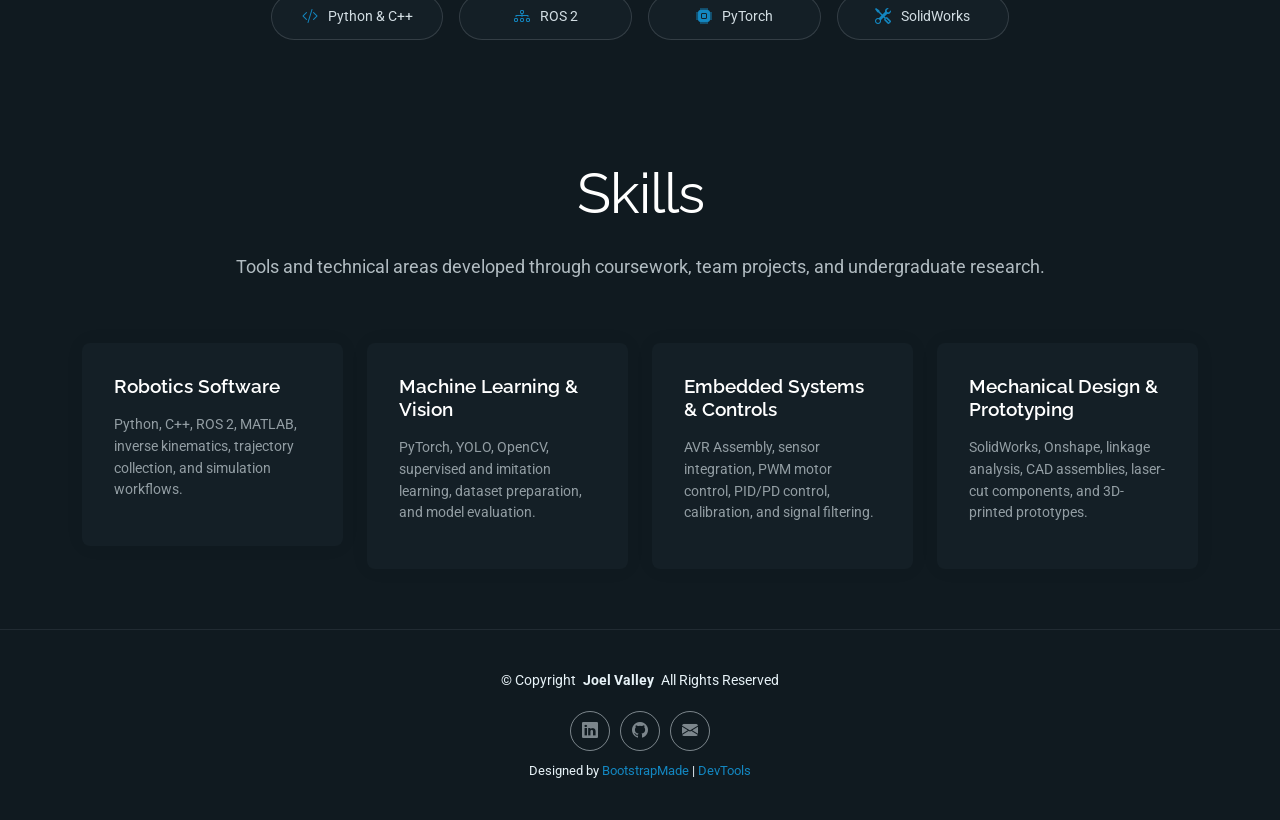
==== commit e43387d2: "About page adjustments" ====
--- a/about.html
+++ b/about.html
@@ -89,8 +89,8 @@
               <p class="lead">
                 I'm Joel Valley, a Bachelor of Engineering student at Toronto Metropolitan University with an interest in robotics, machine learning, computer vision, embedded systems, and controls.
               </p>
-              <p>
-                Through university projects, research work with the ELIXIR Lab, and my involvement with MetRocketry, I have contributed to projects involving soft robots, robotic manipulation, autonomous navigation, AI-enabled camera systems, and mechanical prototypes. I enjoy learning by building, testing, and refining systems that connect physical hardware with reliable software.
+              <p class="lead">
+                Through university projects, research work with ELIXIR Lab, and my involvement with MetRocketry, I have contributed to projects involving soft robots, robotic manipulation, autonomous navigation, AI-enabled camera systems, and mechanical prototypes. I enjoy learning by building, testing, and refining systems that connect physical hardware with reliable software.
               </p>
 
               <div class="cta-group">
@@ -188,7 +188,8 @@
 
         <!-- Quote -->
         <blockquote class="personal-quote text-center mb-5" data-aos="fade-down" data-aos-delay="200">
-          <p>"I learn best by connecting theory to a working system, then improving it through careful testing."</p>
+          <p><strong><em>"Action is the foundational key to all success."</em></strong></p>
+          <cite>— Pablo Picasso</cite>
         </blockquote>
         <!-- End Quote -->
 
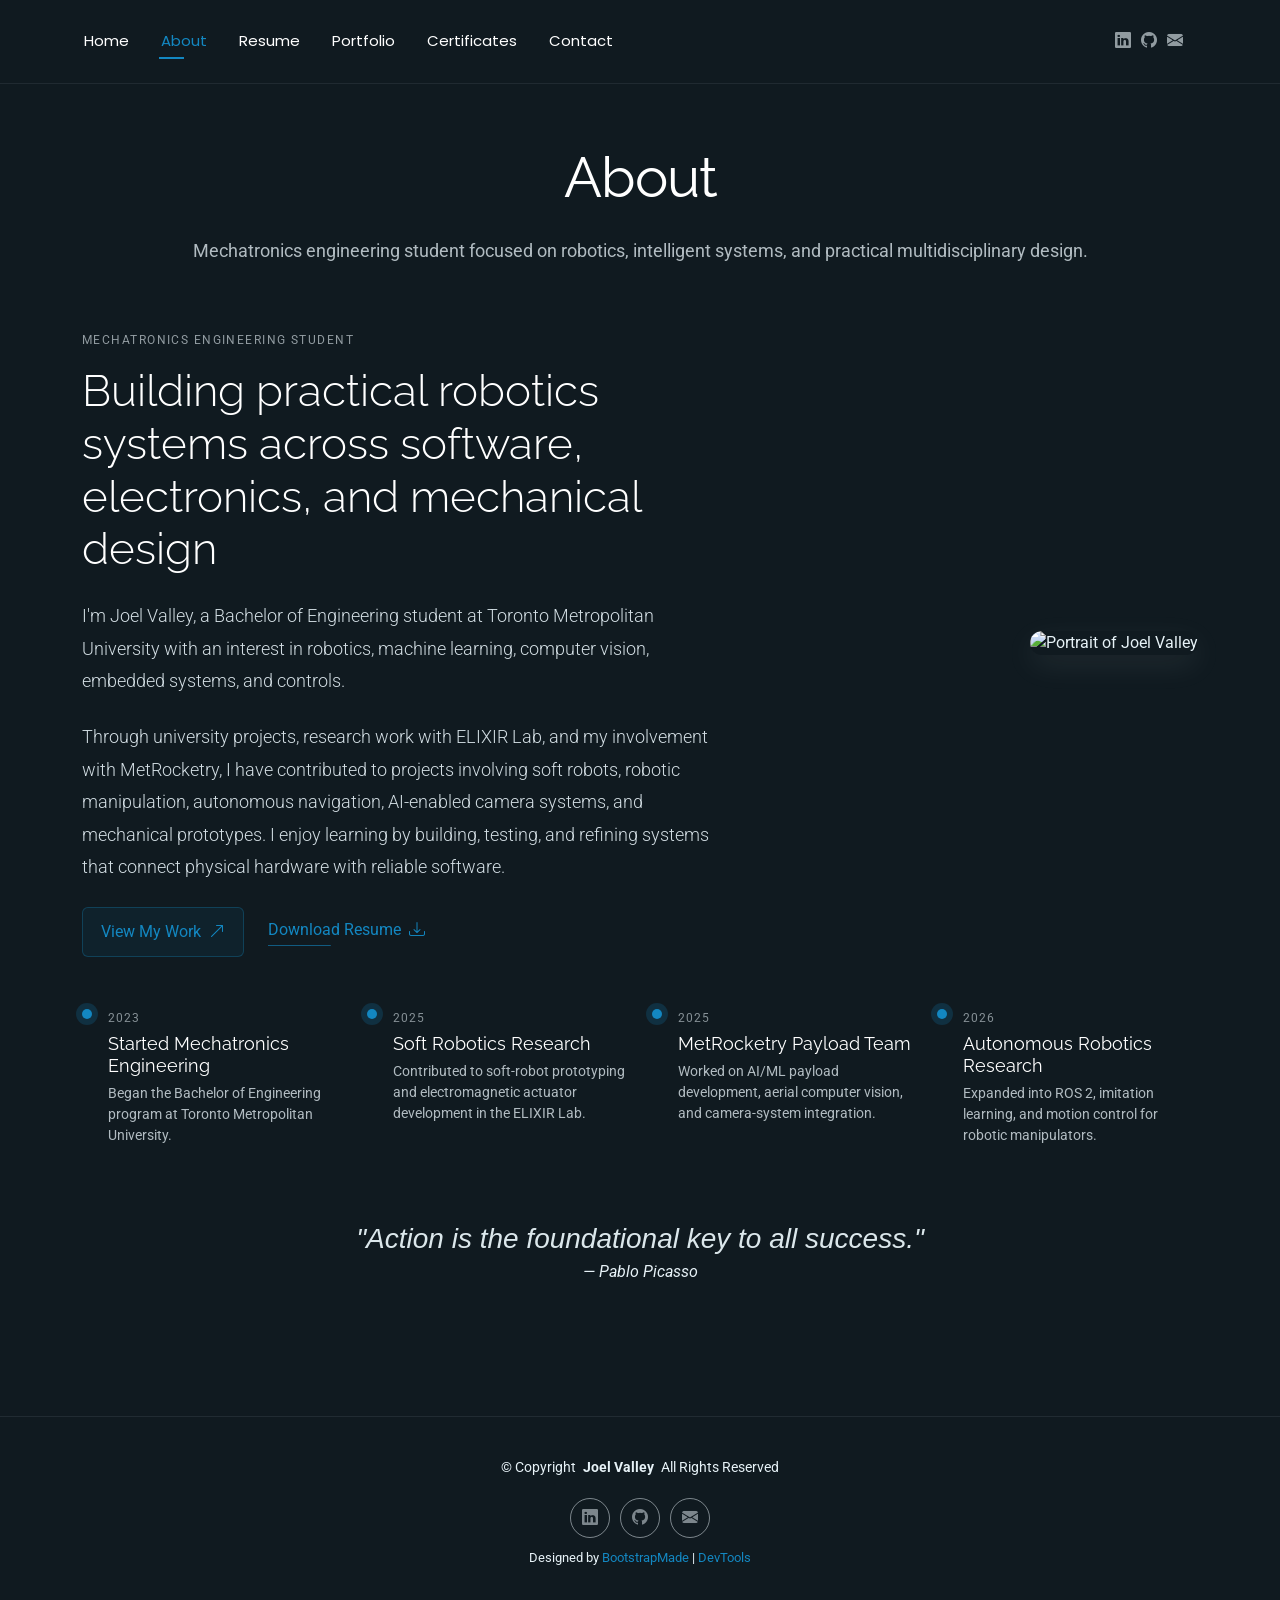
==== commit 4ae9da61: "Shortened about page" ====
--- a/about.html
+++ b/about.html
@@ -112,41 +112,6 @@
         </div>
         <!-- End Intro + Photo -->
 
-        <!-- Skills Grid -->
-        <div class="mb-5">
-          <div class="row g-4">
-            <div class="col-6 col-md-4 col-lg-3" data-aos="fade-up" data-aos-delay="120">
-              <div class="skill-item">
-                <i class="bi bi-robot"></i>
-                <h3>Robotics</h3>
-                <p>ROS 2, robotic manipulation, simulation, and autonomous systems.</p>
-              </div>
-            </div>
-            <div class="col-6 col-md-4 col-lg-3" data-aos="fade-up" data-aos-delay="180">
-              <div class="skill-item">
-                <i class="bi bi-cpu"></i>
-                <h3>Machine Learning</h3>
-                <p>PyTorch, imitation learning, computer vision, and model evaluation.</p>
-              </div>
-            </div>
-            <div class="col-6 col-md-4 col-lg-3" data-aos="fade-up" data-aos-delay="240">
-              <div class="skill-item">
-                <i class="bi bi-motherboard"></i>
-                <h3>Embedded Systems</h3>
-                <p>C++, AVR Assembly, sensors, feedback control, and motor actuation.</p>
-              </div>
-            </div>
-            <div class="col-6 col-md-4 col-lg-3" data-aos="fade-up" data-aos-delay="300">
-              <div class="skill-item">
-                <i class="bi bi-box"></i>
-                <h3>Mechanical Design</h3>
-                <p>SolidWorks, Onshape, linkage design, and additive manufacturing.</p>
-              </div>
-            </div>
-          </div>
-        </div>
-        <!-- End Skills Grid -->
-
         <!-- Journey Timeline -->
         <div class="mb-5">
           <div class="row g-4">
@@ -193,86 +158,9 @@
         </blockquote>
         <!-- End Quote -->
 
-        <!-- Fun Facts -->
-        <div class="row g-3 justify-content-center">
-          <div class="col-6 col-md-3 col-lg-2" data-aos="zoom-in" data-aos-delay="120">
-            <div class="fact-pill">
-              <i class="bi bi-code-slash"></i>
-              <span>Python &amp; C++</span>
-            </div>
-          </div>
-          <div class="col-6 col-md-3 col-lg-2" data-aos="zoom-in" data-aos-delay="160">
-            <div class="fact-pill">
-              <i class="bi bi-diagram-3"></i>
-              <span>ROS 2</span>
-            </div>
-          </div>
-          <div class="col-6 col-md-3 col-lg-2" data-aos="zoom-in" data-aos-delay="200">
-            <div class="fact-pill">
-              <i class="bi bi-cpu-fill"></i>
-              <span>PyTorch</span>
-            </div>
-          </div>
-          <div class="col-6 col-md-3 col-lg-2" data-aos="zoom-in" data-aos-delay="240">
-            <div class="fact-pill">
-              <i class="bi bi-tools"></i>
-              <span>SolidWorks</span>
-            </div>
-          </div>
-        </div>
-        <!-- End Fun Facts -->
-
       </div>
 
     </section><!-- /About Section -->
-
-    <!-- Skills Section -->
-    <section id="skills" class="skills section">
-
-      <!-- Section Title -->
-      <div class="container section-title" data-aos="fade-up">
-        <h2>Skills</h2>
-        <p>Tools and technical areas developed through coursework, team projects, and undergraduate research.</p>
-      </div><!-- End Section Title -->
-
-      <div class="container" data-aos="fade-up" data-aos-delay="100">
-
-        <div class="row g-4 skills-animation">
-
-          <div class="col-md-6 col-lg-3" data-aos="fade-up" data-aos-delay="100">
-            <div class="skill-box">
-              <h3>Robotics Software</h3>
-              <p>Python, C++, ROS 2, MATLAB, inverse kinematics, trajectory collection, and simulation workflows.</p>
-            </div>
-          </div>
-
-          <div class="col-md-6 col-lg-3" data-aos="fade-up" data-aos-delay="200">
-            <div class="skill-box">
-              <h3>Machine Learning &amp; Vision</h3>
-              <p>PyTorch, YOLO, OpenCV, supervised and imitation learning, dataset preparation, and model evaluation.</p>
-            </div>
-          </div>
-
-          <div class="col-md-6 col-lg-3" data-aos="fade-up" data-aos-delay="300">
-            <div class="skill-box">
-              <h3>Embedded Systems &amp; Controls</h3>
-              <p>AVR Assembly, sensor integration, PWM motor control, PID/PD control, calibration, and signal filtering.</p>
-            </div>
-          </div>
-
-          <div class="col-md-6 col-lg-3" data-aos="fade-up" data-aos-delay="400">
-            <div class="skill-box">
-              <h3>Mechanical Design &amp; Prototyping</h3>
-              <p>SolidWorks, Onshape, linkage analysis, CAD assemblies, laser-cut components, and 3D-printed prototypes.</p>
-            </div>
-          </div>
-
-        </div>
-
-      </div>
-
-    </section><!-- /Skills Section -->
-
 
   </main>
 
